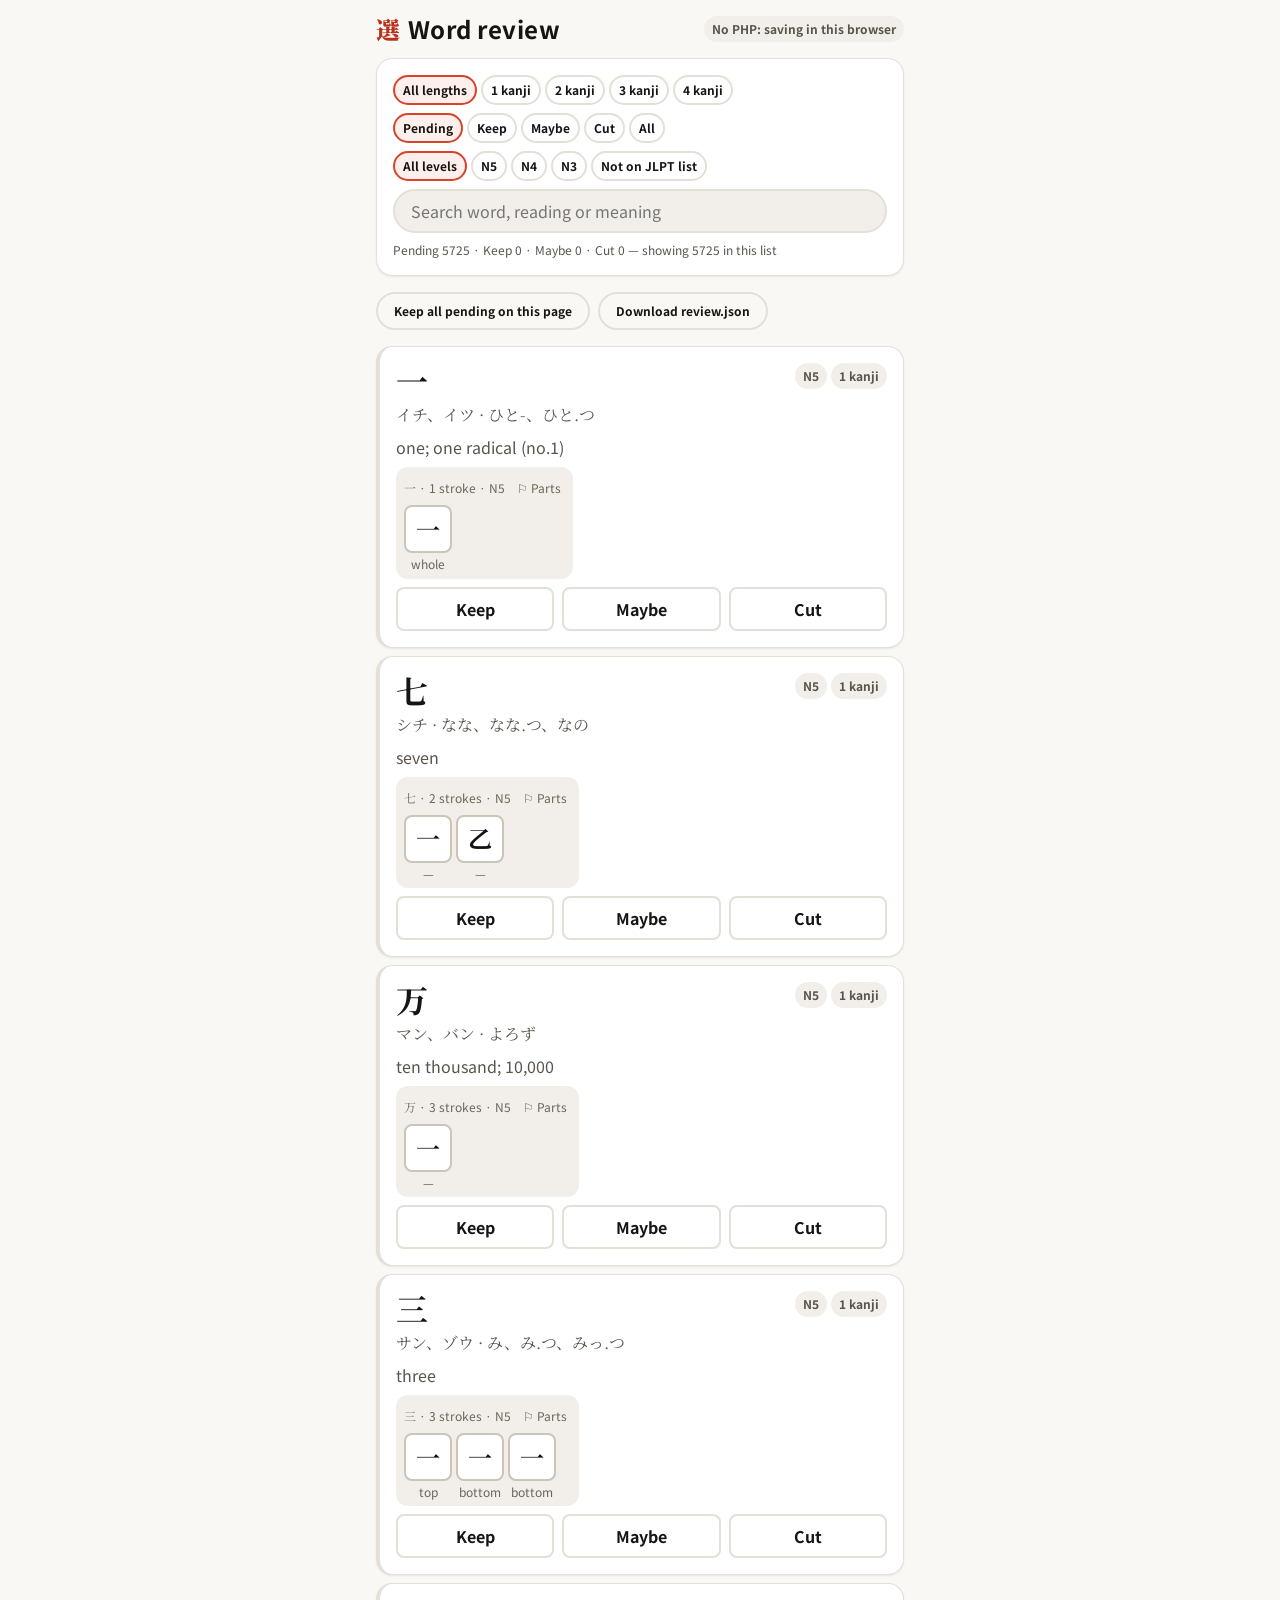
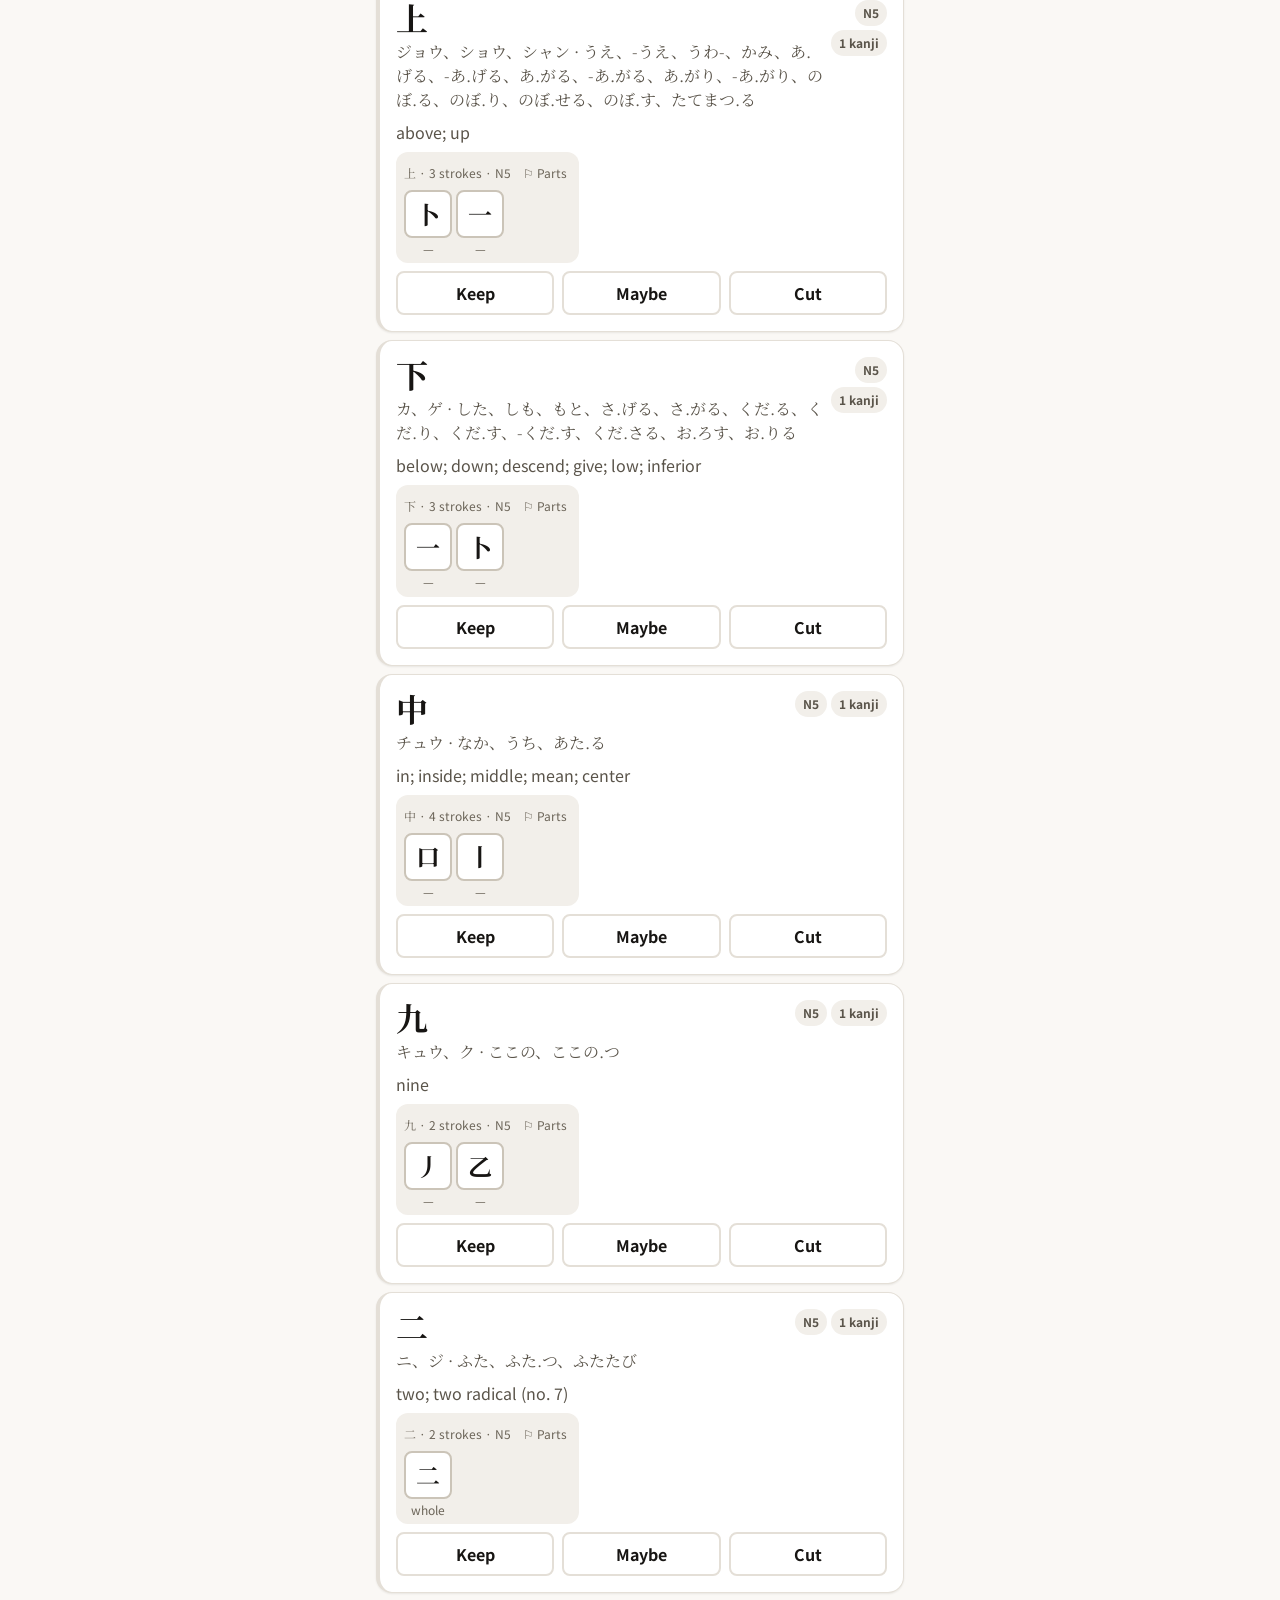
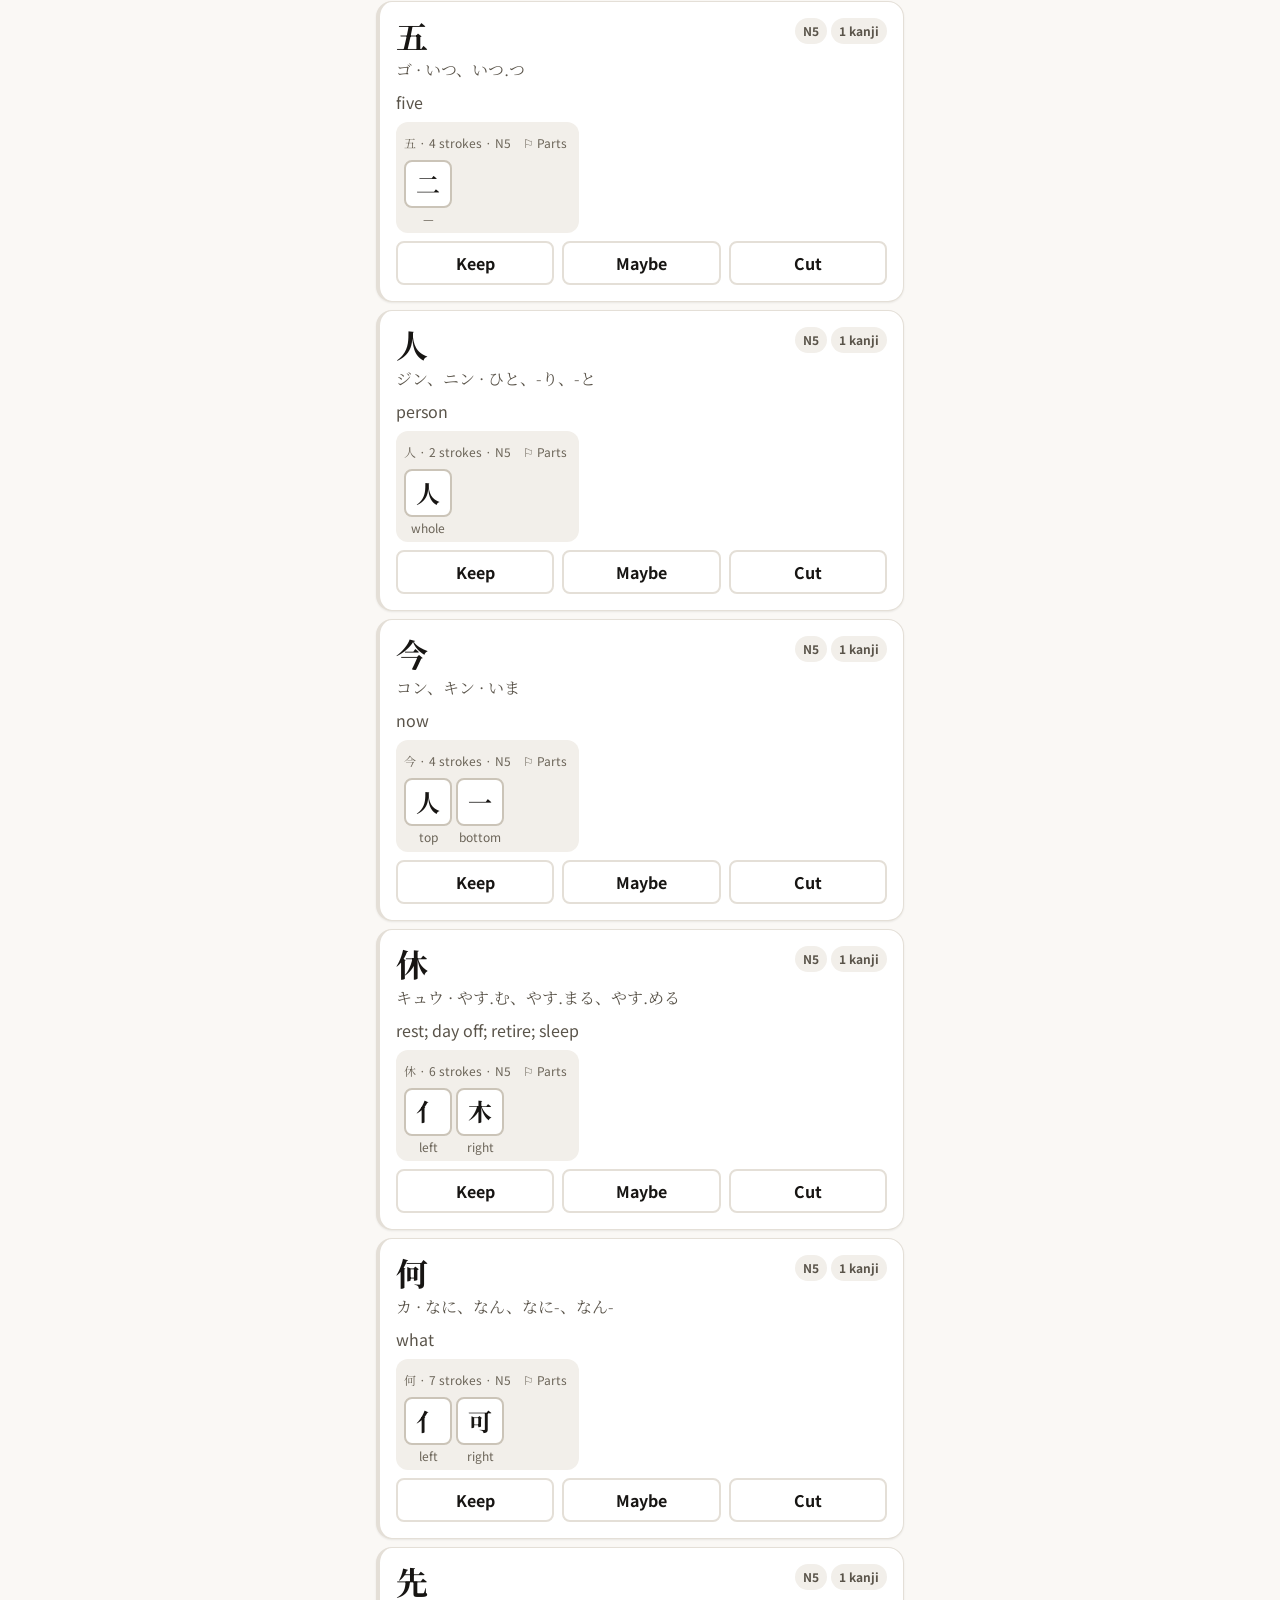
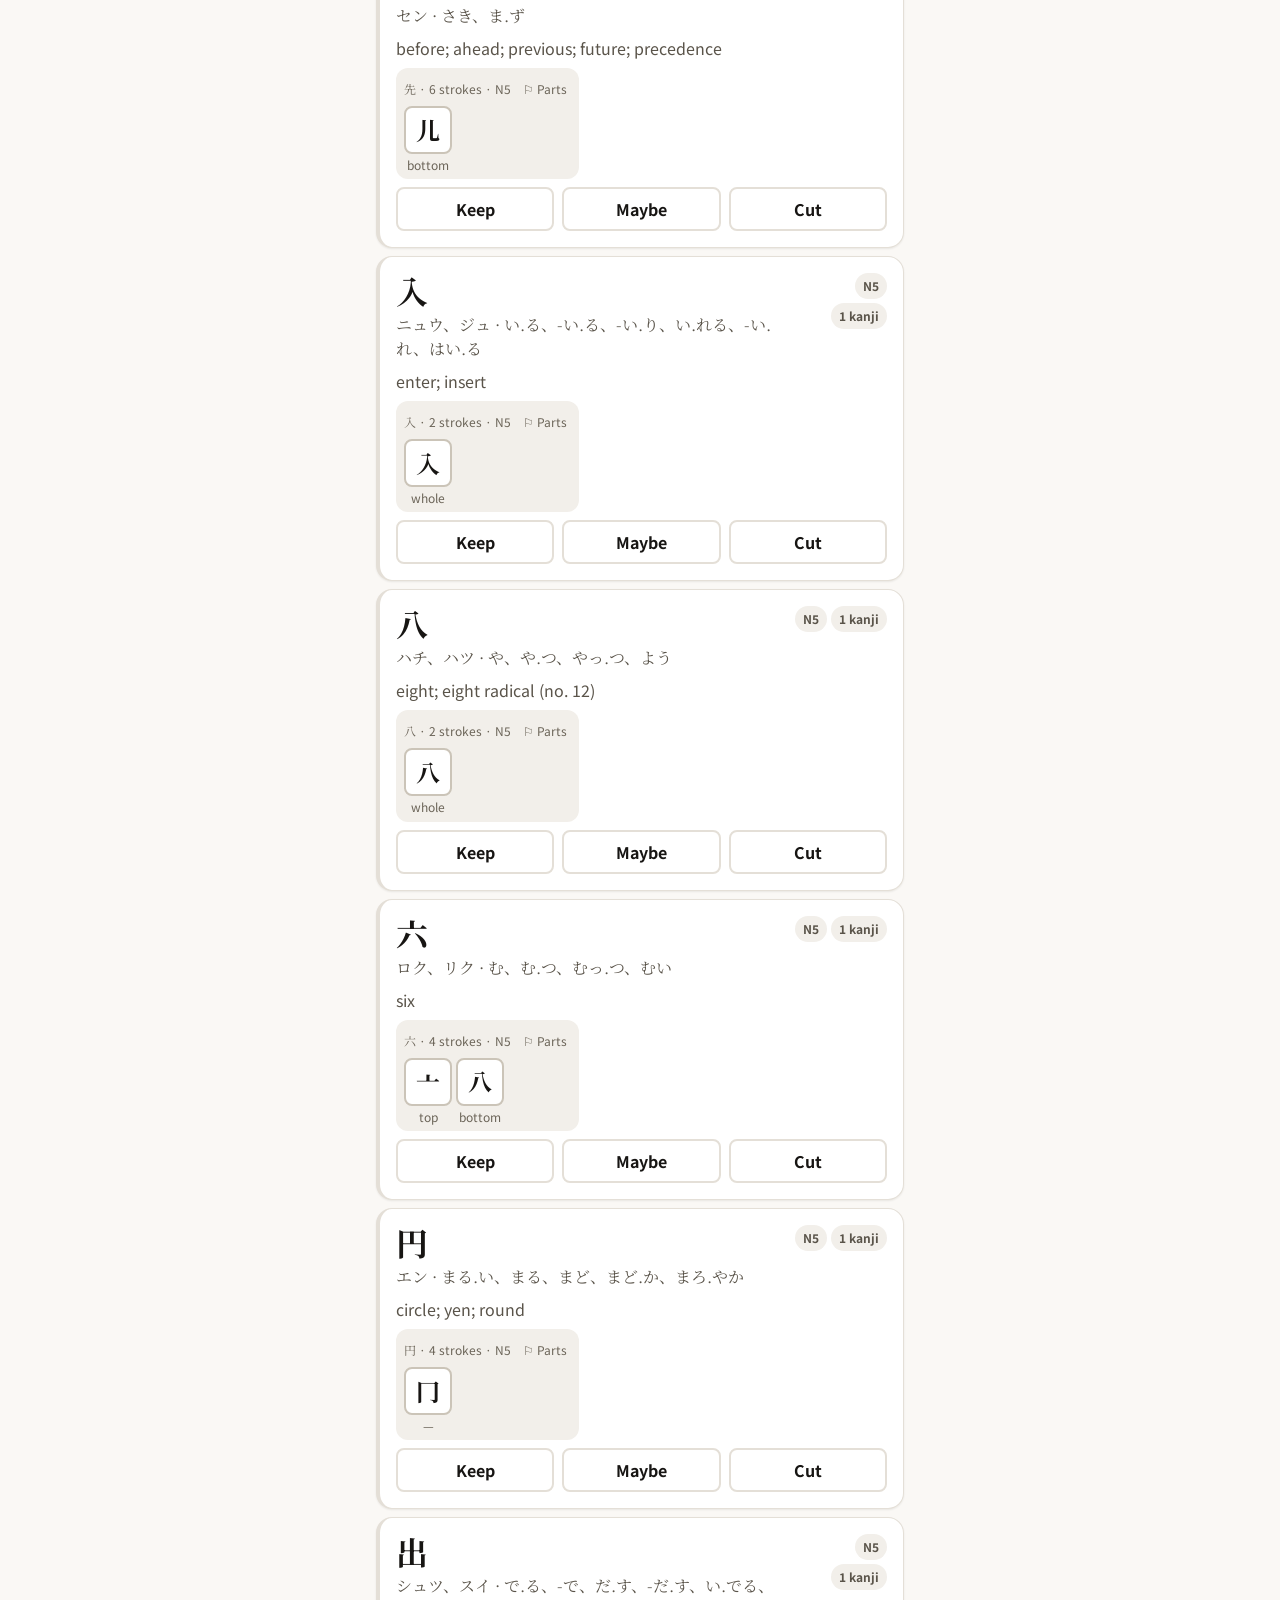
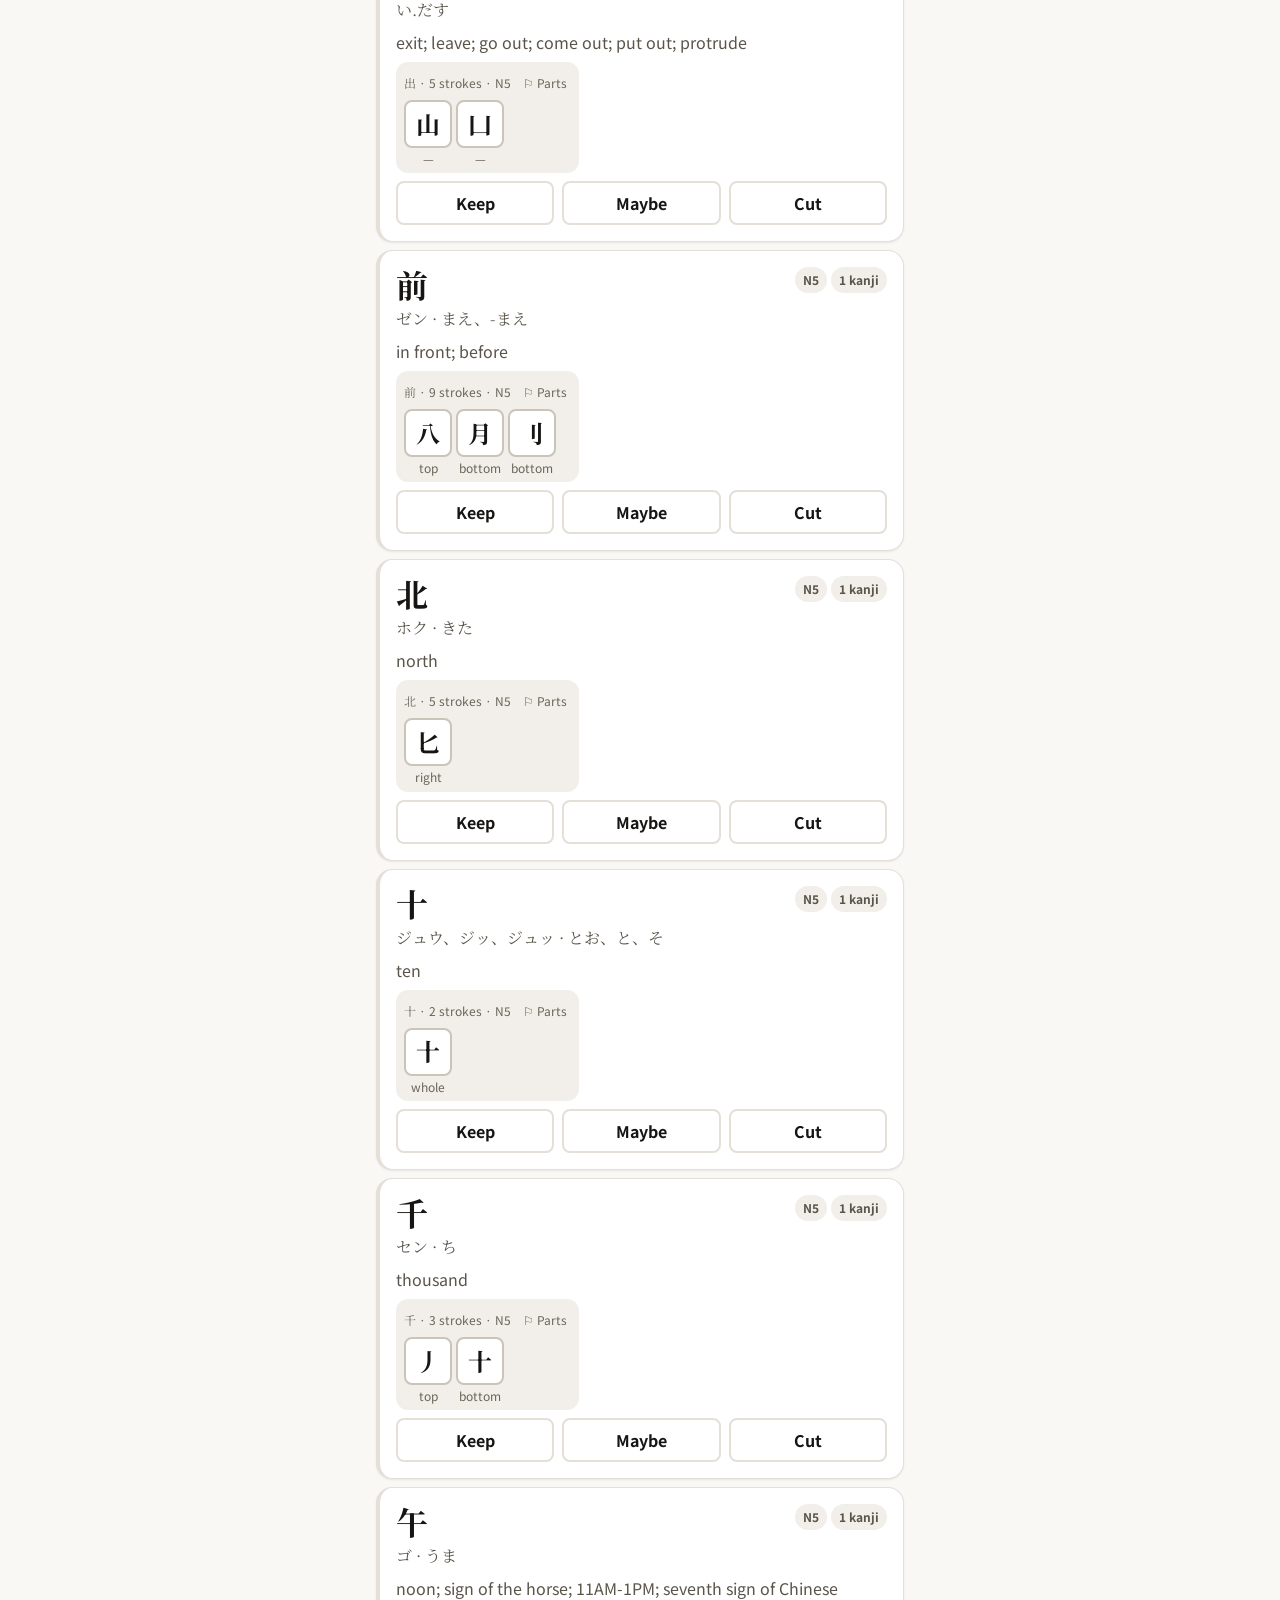
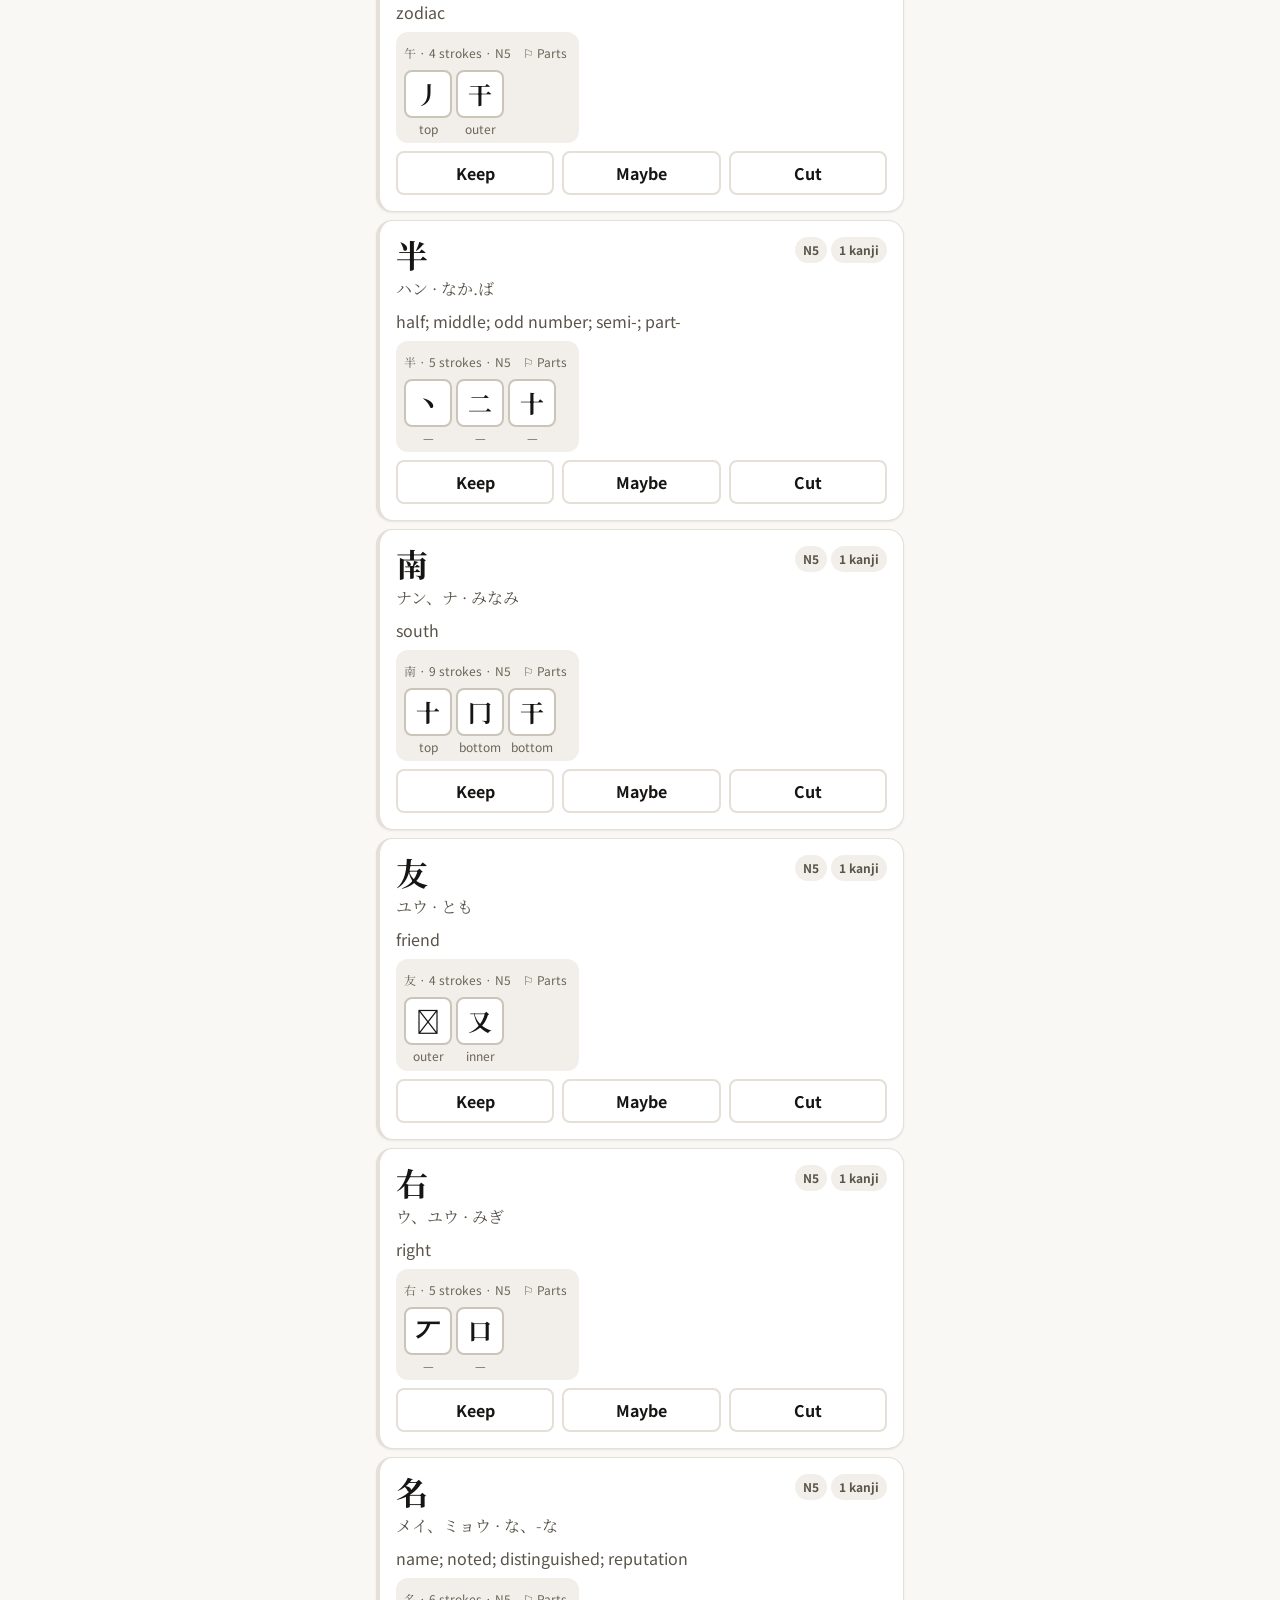
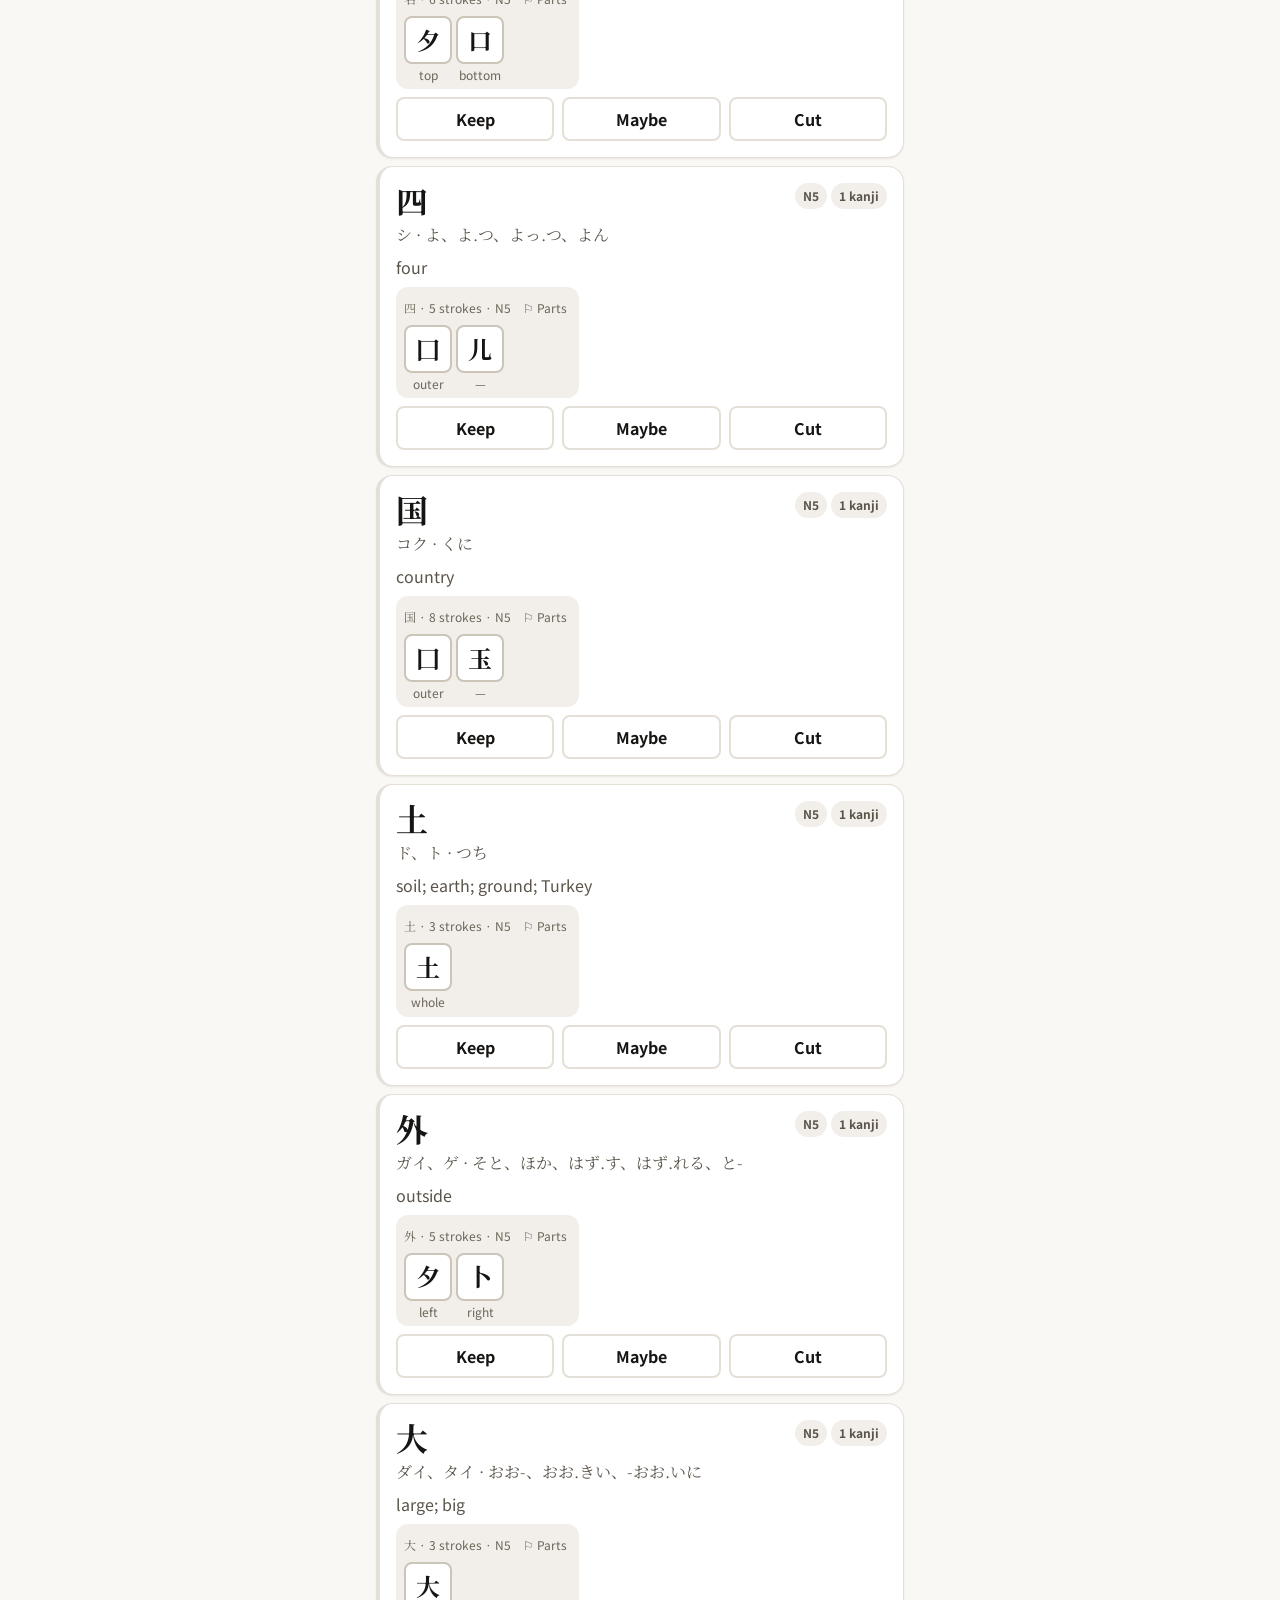
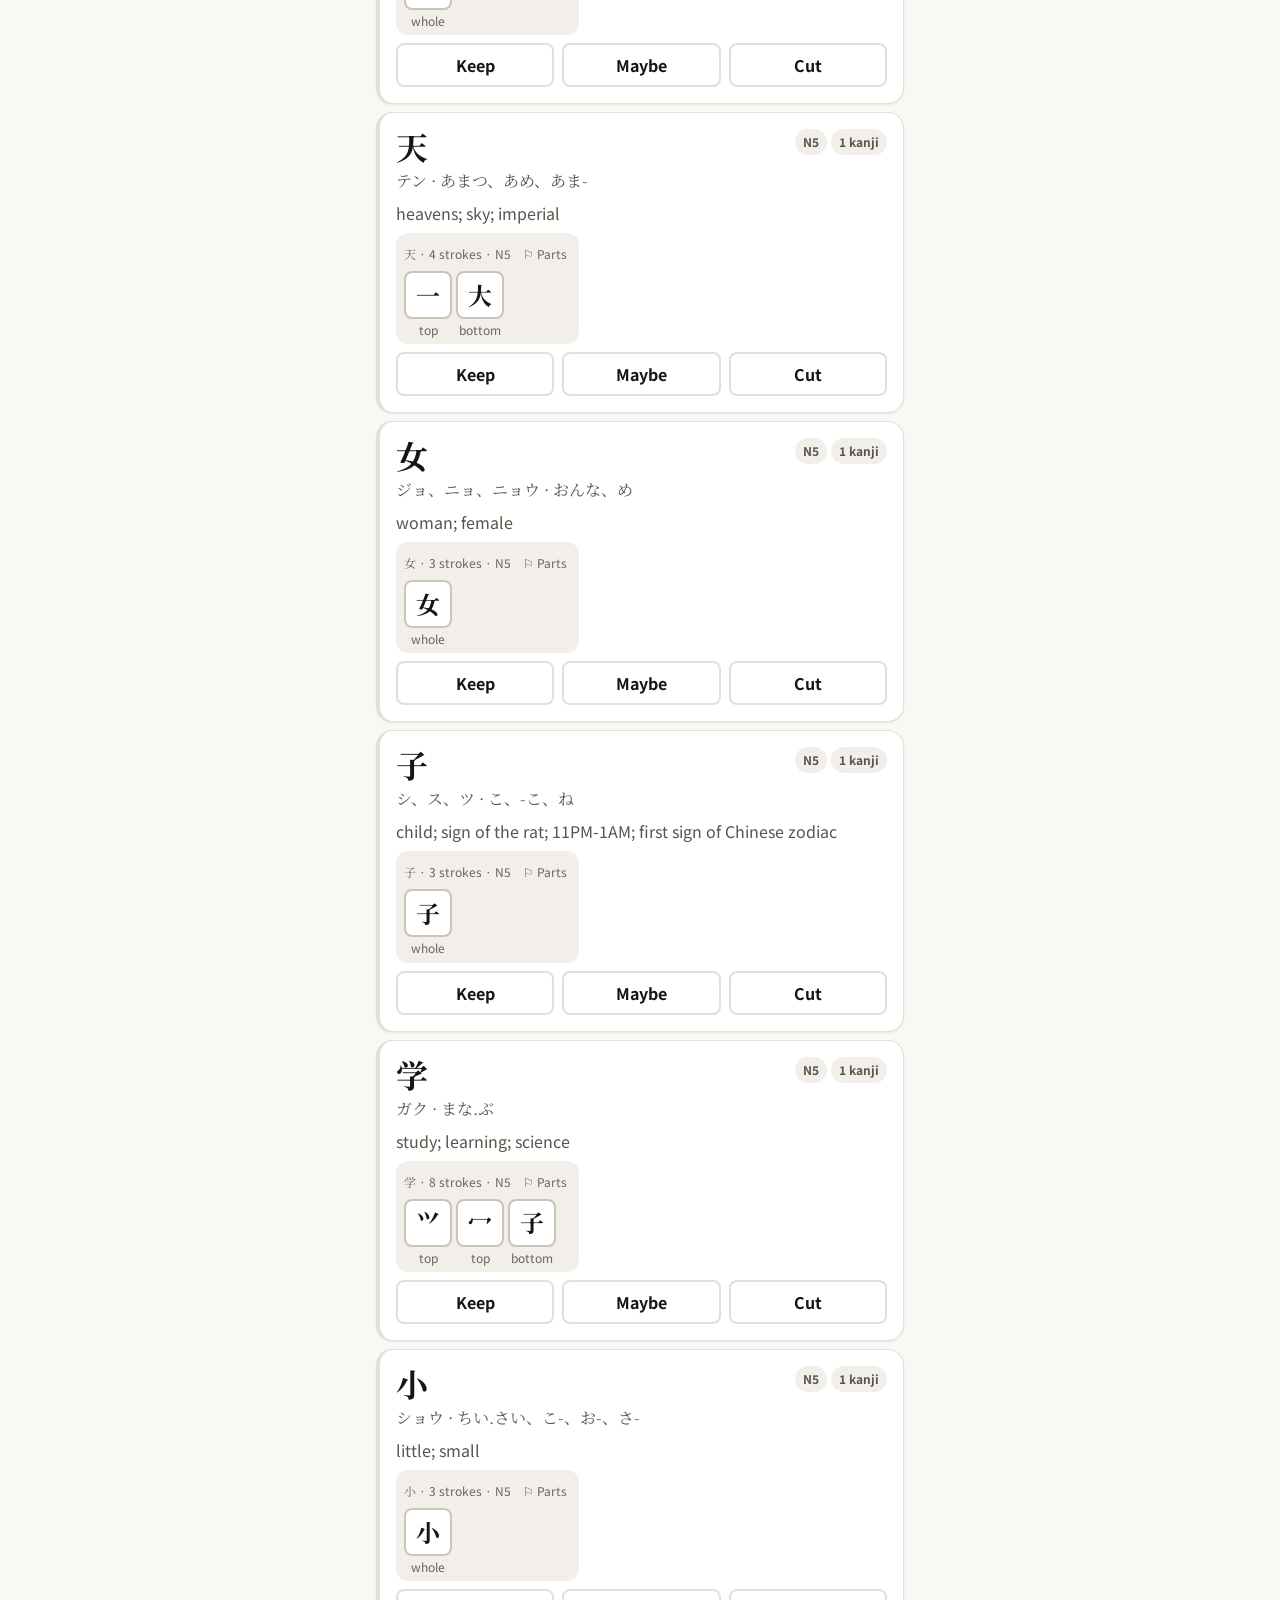
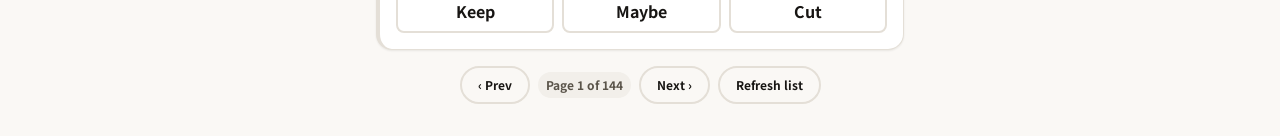
==== review/index.html @ 4bf08c4b "Add the word data pipeline and the word review page - tools/build_data.py builds data/candidates.jso" ====
<!DOCTYPE html>
<html lang="en">
<head>
  <meta charset="utf-8">
  <meta name="viewport" content="width=device-width, initial-scale=1, viewport-fit=cover">
  <title>Word review · Kanjiru</title>
  <meta name="robots" content="noindex">
  <link rel="icon" type="image/svg+xml" href="../favicon.svg">
  <script src="../tokens.js"></script>
  <link rel="preconnect" href="https://fonts.googleapis.com">
  <link rel="preconnect" href="https://fonts.gstatic.com" crossorigin>
  <link href="https://fonts.googleapis.com/css2?family=Noto+Sans+JP:wght@400;500;700&family=Noto+Serif+JP:wght@700;900&display=swap" rel="stylesheet">
  <link rel="stylesheet" href="../styles.css">
  <link rel="stylesheet" href="review.css">
</head>
<body>
  <header class="app-header">
    <h1 class="brand">
      <span class="brand-kanji" lang="ja">選</span>
      <span class="brand-name">Word review</span>
    </h1>
    <div class="header-actions">
      <span class="pill" id="save-status">Loading…</span>
    </div>
  </header>

  <main class="app-main review-main">
    <section class="card review-controls" aria-label="Filters">
      <div class="filter-group" id="filter-length" role="group" aria-label="Length"></div>
      <div class="filter-group" id="filter-status" role="group" aria-label="Status"></div>
      <div class="filter-group" id="filter-level" role="group" aria-label="JLPT level"></div>
      <input class="review-search" id="search" type="search" placeholder="Search word, reading or meaning" autocomplete="off">
      <p class="review-counts" id="counts"></p>
    </section>

    <div class="review-bulk">
      <button class="chip" type="button" id="bulk-keep">Keep all pending on this page</button>
      <button class="chip" type="button" id="download">Download review.json</button>
    </div>

    <ol class="review-list" id="list"></ol>

    <nav class="review-pager" id="pager" aria-label="Pages"></nav>
  </main>

  <script type="module" src="review.js"></script>
</body>
</html>
---- styles.css ----
/*
 * Kanjiru — global styles.
 * Every colour, space, size, radius, shadow and timing comes from the
 * tokens in tokens.js. Breakpoints and z-index are written out on purpose.
 */

/* ── Reset ─────────────────────────────────────────────────────────── */

*, *::before, *::after { box-sizing: border-box; }

html, body { margin: 0; padding: 0; }

body {
  min-height: 100vh;
  min-height: 100dvh;
  display: flex;
  flex-direction: column;
  background: var(--color-bg-page);
  color: var(--color-text-primary);
  font-family: var(--font-family-ui);
  font-size: var(--font-size-md);
  line-height: var(--font-lineHeight-normal);
  -webkit-font-smoothing: antialiased;
  -webkit-tap-highlight-color: transparent;
  transition:
    background-color var(--transition-slow) var(--transition-ease),
    color var(--transition-slow) var(--transition-ease);
}

h1, h2, h3, p { margin: 0; }

button {
  font: inherit;
  color: inherit;
  background: none;
  border: 0;
  padding: 0;
  cursor: pointer;
}

button:disabled { cursor: default; }

:focus-visible {
  outline: var(--stroke-thick) solid var(--color-border-focus);
  outline-offset: var(--stroke-thick);
  border-radius: var(--radius-sm);
}

a { color: var(--color-link-default); }
a:hover { color: var(--color-link-hover); }

/* Kanji shown as kanji (tiles, the brand, example words) use the serif.
   Only marked elements: the page itself may be lang="ja" for the Japanese
   interface, which keeps the sans UI font. */
body [lang="ja"], .kanji { font-family: var(--font-family-kanji); }

/* ── Layout ────────────────────────────────────────────────────────── */

.app-header,
.app-main,
.app-footer {
  width: 100%;
  max-width: var(--layout-container);
  margin: 0 auto;
  padding-left: var(--spacing-md);
  padding-right: var(--spacing-md);
}

.app-header {
  display: flex;
  align-items: center;
  justify-content: space-between;
  gap: var(--spacing-sm);
  padding-top: var(--spacing-md);
  padding-bottom: var(--spacing-md);
}

.brand {
  display: flex;
  align-items: baseline;
  gap: var(--spacing-sm);
  font-size: var(--font-size-xl);
  font-weight: var(--font-weight-bold);
  line-height: var(--font-lineHeight-tight);
}

.brand-kanji {
  color: var(--color-text-accent);
  font-weight: var(--font-weight-black);
}

.brand-name { letter-spacing: var(--font-tracking-wide); }

.header-actions {
  display: flex;
  align-items: center;
  gap: var(--spacing-xs);
}

/* On phones there's room for one name only: the one in the page's language. */
@media (max-width: 419px) {
  html[lang="en"] .brand-kanji,
  html:not([lang="en"]) .brand-name { display: none; }
}

.app-main {
  flex: 1;
  display: flex;
  flex-direction: column;
  gap: var(--spacing-xl);
  padding-bottom: var(--spacing-xl);
}

.app-footer {
  display: flex;
  justify-content: center;
  padding-top: var(--spacing-lg);
  padding-bottom: var(--spacing-lg);
}

/* ── Buttons and pills ─────────────────────────────────────────────── */

.icon-btn {
  display: inline-flex;
  align-items: center;
  justify-content: center;
  width: var(--spacing-2xl);
  height: var(--spacing-2xl);
  border-radius: var(--radius-full);
  color: var(--color-text-secondary);
  transition: background-color var(--transition-fast) var(--transition-ease);
}

.icon-btn:hover { background: var(--color-interactive-hover); }
.icon-btn:active { background: var(--color-interactive-active); }
.icon-btn:disabled { opacity: var(--opacity-disabled); }
.icon-btn svg { width: var(--spacing-lg); height: var(--spacing-lg); }

/* Language toggle: text instead of an icon, in the target language's script. */
.icon-btn.lang-btn {
  font-family: var(--font-family-ui);
  font-size: var(--font-size-md);
  font-weight: var(--font-weight-bold);
}

.pill {
  display: inline-flex;
  align-items: center;
  gap: var(--spacing-xs);
  padding: var(--spacing-xs) var(--spacing-sm);
  border-radius: var(--radius-full);
  background: var(--color-bg-sunken);
  color: var(--color-text-secondary);
  font-size: var(--font-size-xs);
  font-weight: var(--font-weight-bold);
  white-space: nowrap;
}

/* ── Sections ──────────────────────────────────────────────────────── */

.section {
  display: flex;
  flex-direction: column;
  gap: var(--spacing-md);
}

.section-title {
  display: flex;
  align-items: baseline;
  justify-content: space-between;
  gap: var(--spacing-sm);
  font-size: var(--font-size-xs);
  font-weight: var(--font-weight-bold);
  letter-spacing: var(--font-tracking-caps);
  text-transform: uppercase;
  color: var(--color-text-muted);
}

.section-note {
  font-size: var(--font-size-xs);
  color: var(--color-text-muted);
  text-transform: none;
  letter-spacing: var(--font-tracking-none);
  font-weight: var(--font-weight-regular);
}

.card {
  background: var(--color-bg-surface);
  border: var(--stroke-thin) solid var(--color-border-subtle);
  border-radius: var(--radius-xl);
  box-shadow: var(--shadow-sm);
}

/* ── Hero: how a game reads ────────────────────────────────────────── */

.hero {
  display: flex;
  flex-direction: column;
  gap: var(--spacing-lg);
  padding: var(--spacing-lg);
}

.tagline {
  font-size: var(--font-size-lg);
  line-height: var(--font-lineHeight-snug);
}

.tagline small {
  display: block;
  margin-top: var(--spacing-xs);
  font-size: var(--font-size-md);
  color: var(--color-text-secondary);
}

.demo {
  display: flex;
  flex-direction: column;
  gap: var(--spacing-sm);
}

.demo-row {
  display: flex;
  align-items: center;
  gap: var(--spacing-sm);
}

.demo-guess {
  width: var(--layout-guessCol);
  font-size: var(--font-size-2xl);
  line-height: var(--font-lineHeight-tight);
  text-align: center;
}

.demo-legend {
  display: flex;
  flex-wrap: wrap;
  gap: var(--spacing-sm) var(--spacing-md);
  font-size: var(--font-size-xs);
  color: var(--color-text-secondary);
}

.legend-dot {
  display: inline-block;
  width: var(--spacing-sm);
  height: var(--spacing-sm);
  margin-right: var(--spacing-xs);
  border-radius: var(--radius-full);
  vertical-align: middle;
}

/* ── Tiles ─────────────────────────────────────────────────────────── */

.tile {
  display: inline-flex;
  align-items: center;
  justify-content: center;
  width: var(--layout-tile);
  height: var(--layout-tile);
  border-radius: var(--radius-md);
  border: var(--stroke-thick) solid var(--color-tile-border);
  background: var(--color-tile-bg);
  color: var(--color-tile-text);
  font-family: var(--font-family-kanji);
  font-size: var(--font-size-xl);
  font-weight: var(--font-weight-bold);
  line-height: var(--font-lineHeight-tight);
}

.tile.is-hit,
.tile.is-near,
.tile.is-miss {
  border-color: transparent;
  color: var(--color-feedback-text);
}

.tile.is-hit  { background: var(--color-feedback-hit); }
.tile.is-near { background: var(--color-feedback-near); }
.tile.is-miss { background: var(--color-feedback-miss); }

.is-hit-bg  { background: var(--color-feedback-hit); }
.is-near-bg { background: var(--color-feedback-near); }
.is-miss-bg { background: var(--color-feedback-miss); }

/* ── Modes ─────────────────────────────────────────────────────────── */

.mode-grid {
  display: grid;
  grid-template-columns: repeat(auto-fill, minmax(var(--layout-cardMin), 1fr));
  gap: var(--spacing-sm);
}

.mode-card {
  display: flex;
  flex-direction: column;
  align-items: flex-start;
  gap: var(--spacing-xs);
  padding: var(--spacing-md);
  text-align: left;
}

.mode-card:disabled { opacity: var(--opacity-soft); }

.mode-kanji {
  font-size: var(--font-size-2xl);
  line-height: var(--font-lineHeight-tight);
  color: var(--color-text-accent);
}

.mode-name { font-weight: var(--font-weight-bold); }

.mode-meta {
  font-size: var(--font-size-xs);
  color: var(--color-text-muted);
}

/* ── Looks (skins) ─────────────────────────────────────────────────── */

.look-slot {
  display: flex;
  flex-direction: column;
  gap: var(--spacing-sm);
}

.look-slot-name {
  font-size: var(--font-size-xs);
  font-weight: var(--font-weight-bold);
  color: var(--color-text-secondary);
}

.swatch-row {
  display: flex;
  gap: var(--spacing-sm);
  overflow-x: auto;
  padding: var(--spacing-xs);
  margin: calc(var(--spacing-xs) * -1);
  scrollbar-width: none;
}

.swatch-row::-webkit-scrollbar { display: none; }

.swatch {
  position: relative;
  flex: 0 0 auto;
  display: flex;
  flex-direction: column;
  gap: var(--spacing-sm);
  width: var(--layout-swatch);
  padding: var(--spacing-sm);
  border-radius: var(--radius-lg);
  border: var(--stroke-thick) solid var(--color-border-subtle);
  text-align: left;
  transition: border-color var(--transition-fast) var(--transition-ease);
}

.swatch:hover { border-color: var(--color-border-default); }

.swatch[aria-pressed="true"] { border-color: var(--color-border-focus); }

.swatch.is-locked .swatch-preview { opacity: var(--opacity-soft); }

.swatch-preview {
  display: flex;
  gap: var(--spacing-xs);
  padding: var(--spacing-sm);
  border-radius: var(--radius-md);
}

.swatch-dot {
  width: var(--spacing-md);
  height: var(--spacing-md);
  border-radius: var(--radius-sm);
}

.swatch-name {
  font-size: var(--font-size-xs);
  font-weight: var(--font-weight-bold);
  line-height: var(--font-lineHeight-snug);
}

.swatch-lock {
  font-size: var(--font-size-xs);
  color: var(--color-text-muted);
  line-height: var(--font-lineHeight-snug);
}

.chip-row {
  display: flex;
  flex-wrap: wrap;
  gap: var(--spacing-sm);
}

.chip {
  display: inline-flex;
  align-items: center;
  gap: var(--spacing-xs);
  padding: var(--spacing-sm) var(--spacing-md);
  border-radius: var(--radius-full);
  border: var(--stroke-thick) solid var(--color-border-subtle);
  font-size: var(--font-size-xs);
  font-weight: var(--font-weight-bold);
  transition: border-color var(--transition-fast) var(--transition-ease);
}

.chip:hover { border-color: var(--color-border-default); }
.chip[aria-pressed="true"] {
  border-color: var(--color-border-focus);
  background: var(--color-interactive-selected);
}
.chip.is-locked { color: var(--color-text-muted); }

/* ── Hints and powers ──────────────────────────────────────────────── */

.power-list {
  display: grid;
  grid-template-columns: repeat(auto-fill, minmax(var(--layout-powerMin), 1fr));
  gap: var(--spacing-sm);
}

.power {
  display: flex;
  align-items: flex-start;
  gap: var(--spacing-sm);
  padding: var(--spacing-sm) var(--spacing-md);
}

.power-icon {
  flex: 0 0 auto;
  width: var(--spacing-lg);
  font-size: var(--font-size-lg);
  line-height: var(--font-lineHeight-snug);
  text-align: center;
}

.power-body { flex: 1; min-width: 0; }

.power-name {
  display: flex;
  justify-content: space-between;
  gap: var(--spacing-sm);
  font-weight: var(--font-weight-bold);
  font-size: var(--font-size-md);
}

.power-cost {
  color: var(--color-text-accent);
  font-size: var(--font-size-xs);
  white-space: nowrap;
}

.power-desc {
  font-size: var(--font-size-xs);
  color: var(--color-text-secondary);
}

.power-when {
  font-size: var(--font-size-xs);
  color: var(--color-text-muted);
}

/* ── Back-to-apps mark ─────────────────────────────────────────────── */

.rw-back-link {
  display: inline-flex;
  align-items: center;
  justify-content: center;
}

.rw-back-logo {
  width: var(--spacing-lg);
  height: var(--spacing-lg);
  opacity: var(--opacity-faint);
  transition: opacity var(--transition-base) var(--transition-ease);
}

@media (hover: hover) {
  .rw-back-logo:hover {
    opacity: var(--opacity-soft);
    animation: rw-brush var(--transition-long) var(--transition-ink);
  }
}

/* The mark is redrawn left to right, the way a brush lays down a stroke:
   a clip-path wipe with no movement, slow at the start and quick at the end. */
@keyframes rw-brush {
  0%   { clip-path: inset(0 100% 0 0); }
  100% { clip-path: inset(0 0 0 0); }
}

/* ── Reduced motion ────────────────────────────────────────────────── */

@media (prefers-reduced-motion: reduce) {
  *, *::before, *::after {
    animation-duration: 0.01ms !important;
    animation-iteration-count: 1 !important;
    transition-duration: 0.01ms !important;
  }
  .rw-back-logo:hover { animation: none; }
}
---- review/review.css ----
/* Word review page (dev only). Builds on ../styles.css; tokens only. */

.review-main { gap: var(--spacing-md); }

.review-controls {
  display: flex;
  flex-direction: column;
  gap: var(--spacing-sm);
  padding: var(--spacing-md);
}

.filter-group {
  display: flex;
  flex-wrap: wrap;
  gap: var(--spacing-xs);
}

.filter-group .chip { padding: var(--spacing-xs) var(--spacing-sm); }

.review-search {
  width: 100%;
  padding: var(--spacing-sm) var(--spacing-md);
  border-radius: var(--radius-full);
  border: var(--stroke-thick) solid var(--color-border-subtle);
  background: var(--color-bg-sunken);
  color: var(--color-text-primary);
  font: inherit;
}

.review-search:focus { border-color: var(--color-border-focus); outline: none; }

.review-counts {
  font-size: var(--font-size-xs);
  color: var(--color-text-secondary);
}

.review-bulk {
  display: flex;
  flex-wrap: wrap;
  gap: var(--spacing-sm);
}

.review-list {
  list-style: none;
  margin: 0;
  padding: 0;
  display: flex;
  flex-direction: column;
  gap: var(--spacing-sm);
}

.word-card {
  display: flex;
  flex-direction: column;
  gap: var(--spacing-sm);
  padding: var(--spacing-md);
  border-left: var(--spacing-xs) solid var(--color-border-subtle);
}

.word-card.is-keep  { border-left-color: var(--color-feedback-hit); }
.word-card.is-maybe { border-left-color: var(--color-feedback-near); }
.word-card.is-cut   { border-left-color: var(--color-feedback-miss); opacity: var(--opacity-soft); }

.word-head {
  display: flex;
  align-items: flex-start;
  justify-content: space-between;
  gap: var(--spacing-sm);
}

.word-text {
  font-family: var(--font-family-kanji);
  font-size: var(--font-size-2xl);
  font-weight: var(--font-weight-bold);
  line-height: var(--font-lineHeight-tight);
}

.word-reading {
  display: block;
  margin-top: var(--spacing-xs);
  font-size: var(--font-size-md);
  color: var(--color-text-secondary);
}

.word-badges {
  display: flex;
  flex-wrap: wrap;
  justify-content: flex-end;
  gap: var(--spacing-xs);
}

.word-meaning { color: var(--color-text-secondary); }

.word-parts {
  display: flex;
  flex-wrap: wrap;
  gap: var(--spacing-md);
}

.kanji-parts {
  display: flex;
  flex-direction: column;
  gap: var(--spacing-xs);
  padding: var(--spacing-sm);
  border-radius: var(--radius-lg);
  background: var(--color-bg-sunken);
}

.kanji-parts.is-flagged { outline: var(--stroke-thick) solid var(--color-status-danger); }

.kanji-parts-head {
  display: flex;
  align-items: center;
  justify-content: space-between;
  gap: var(--spacing-sm);
  font-size: var(--font-size-xs);
  color: var(--color-text-muted);
}

.kanji-parts-row {
  display: flex;
  gap: var(--spacing-xs);
}

.part {
  display: flex;
  flex-direction: column;
  align-items: center;
  gap: var(--spacing-xs);
}

.part-pos {
  font-size: var(--font-size-xs);
  color: var(--color-text-muted);
  line-height: var(--font-lineHeight-tight);
}

.flag-btn {
  font-size: var(--font-size-xs);
  color: var(--color-text-muted);
  padding: var(--spacing-xs);
  border-radius: var(--radius-sm);
}

.flag-btn[aria-pressed="true"] { color: var(--color-status-danger); font-weight: var(--font-weight-bold); }

.decision-row {
  display: flex;
  gap: var(--spacing-sm);
}

.decision {
  flex: 1;
  padding: var(--spacing-sm);
  border-radius: var(--radius-md);
  border: var(--stroke-thick) solid var(--color-border-subtle);
  font-weight: var(--font-weight-bold);
  font-size: var(--font-size-md);
}

.decision:hover { border-color: var(--color-border-default); }

.decision[data-value="keep"][aria-pressed="true"]  { background: var(--color-feedback-hit);  border-color: transparent; color: var(--color-feedback-text); }
.decision[data-value="maybe"][aria-pressed="true"] { background: var(--color-feedback-near); border-color: transparent; color: var(--color-feedback-text); }
.decision[data-value="cut"][aria-pressed="true"]   { background: var(--color-feedback-miss); border-color: transparent; color: var(--color-feedback-text); }

.review-pager {
  display: flex;
  flex-wrap: wrap;
  align-items: center;
  justify-content: center;
  gap: var(--spacing-sm);
}

.review-empty {
  padding: var(--spacing-xl);
  text-align: center;
  color: var(--color-text-muted);
}
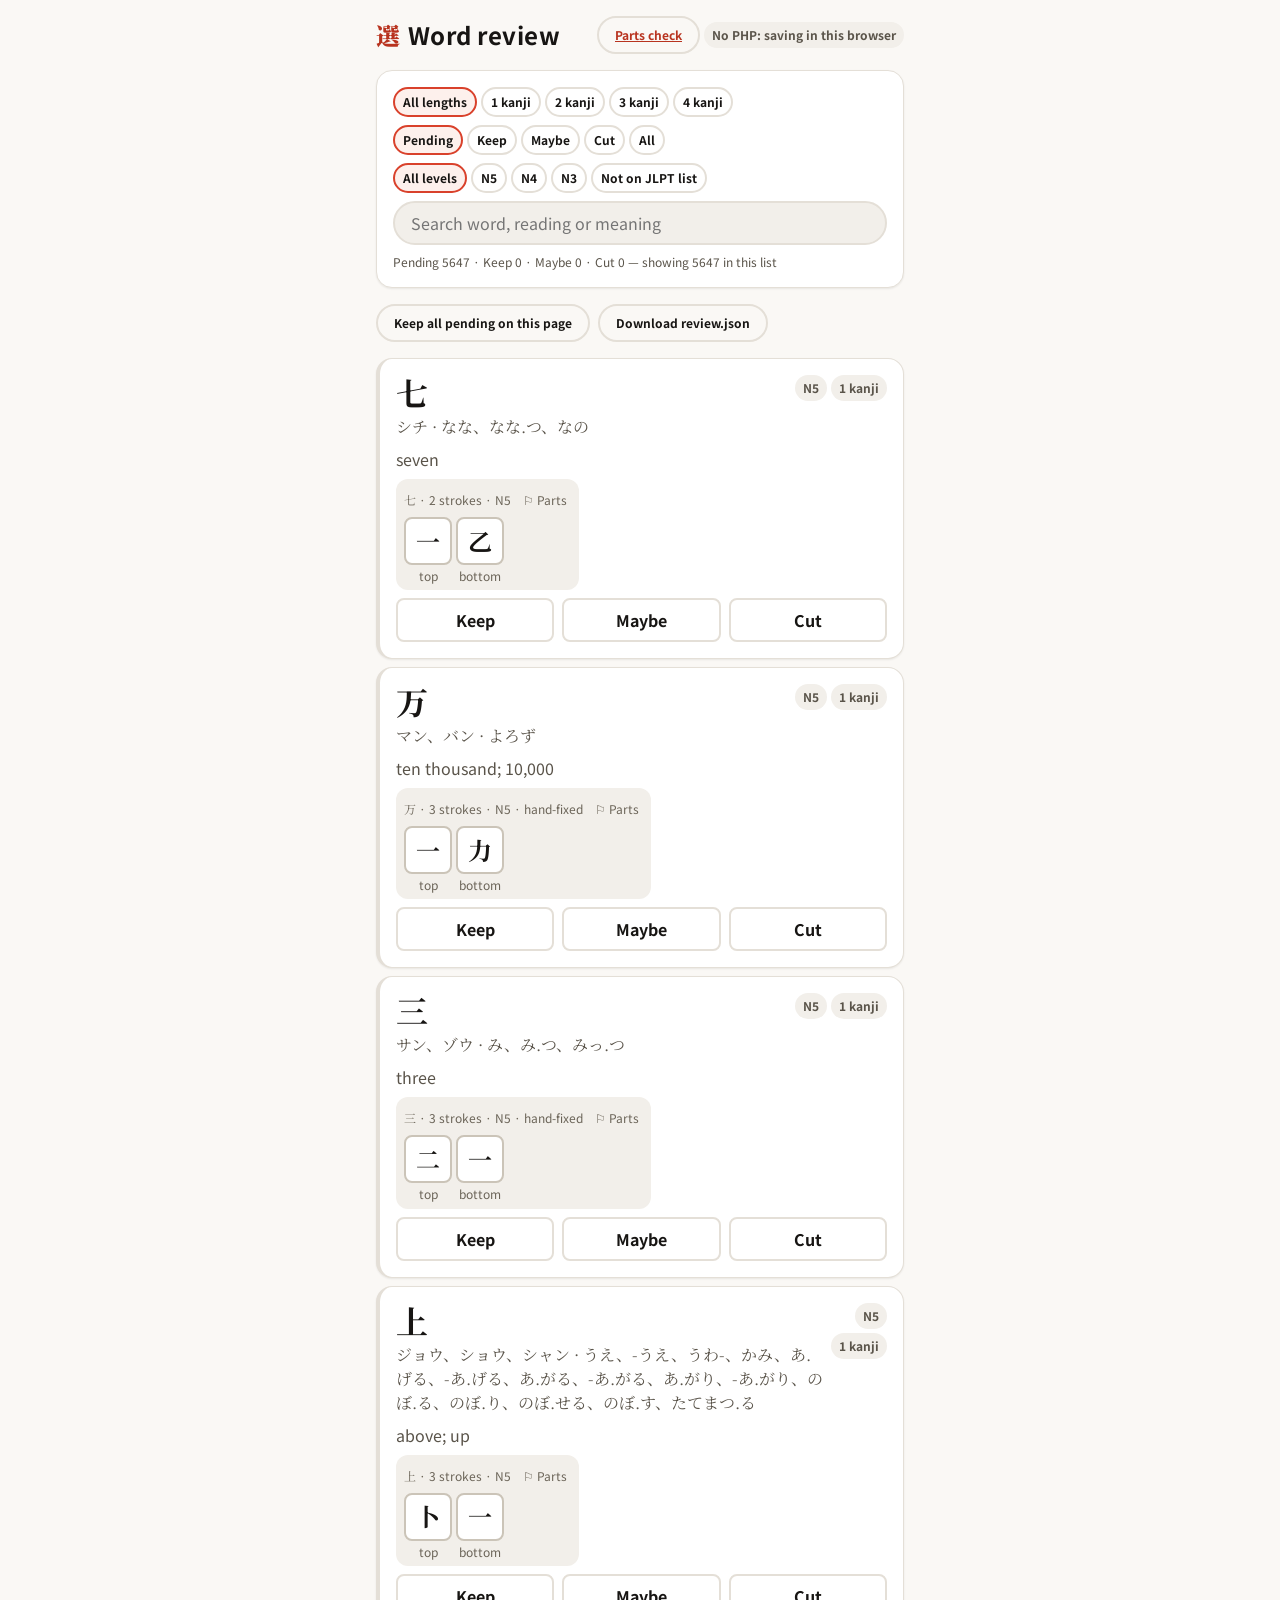
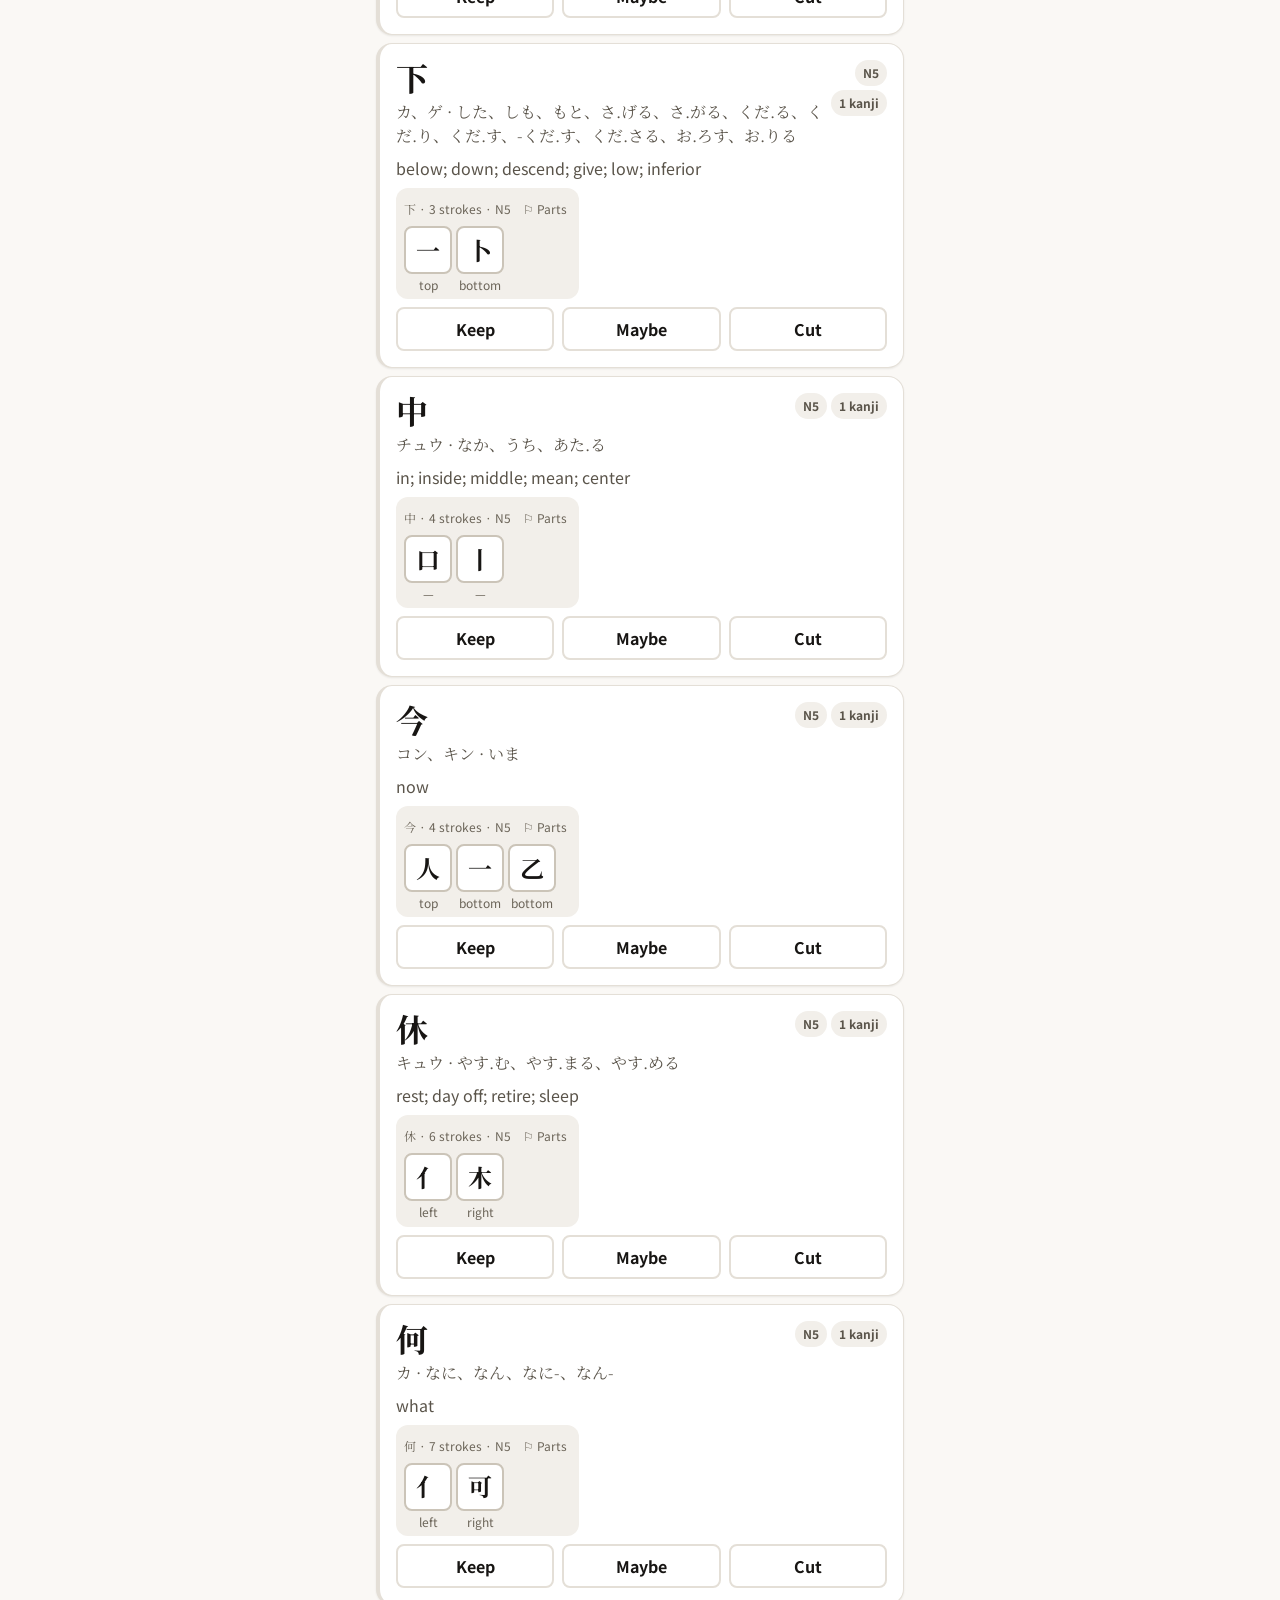
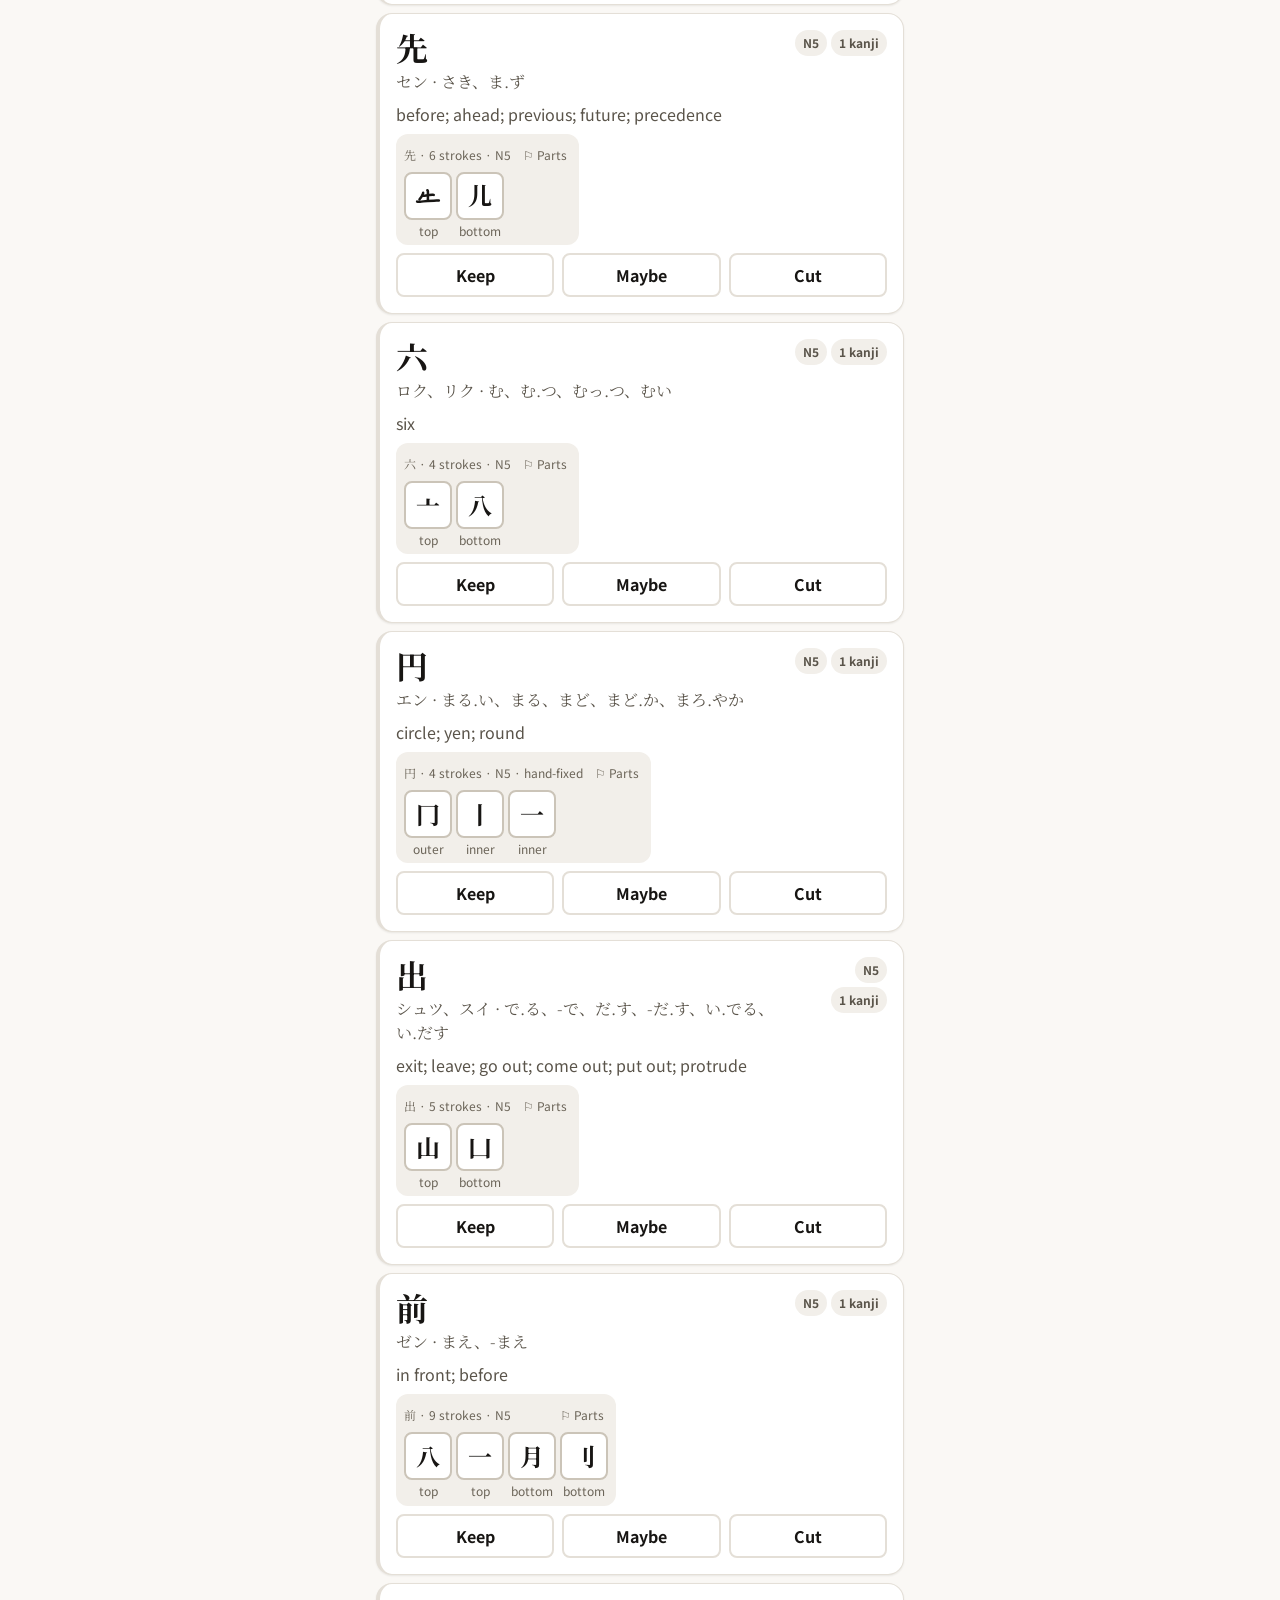
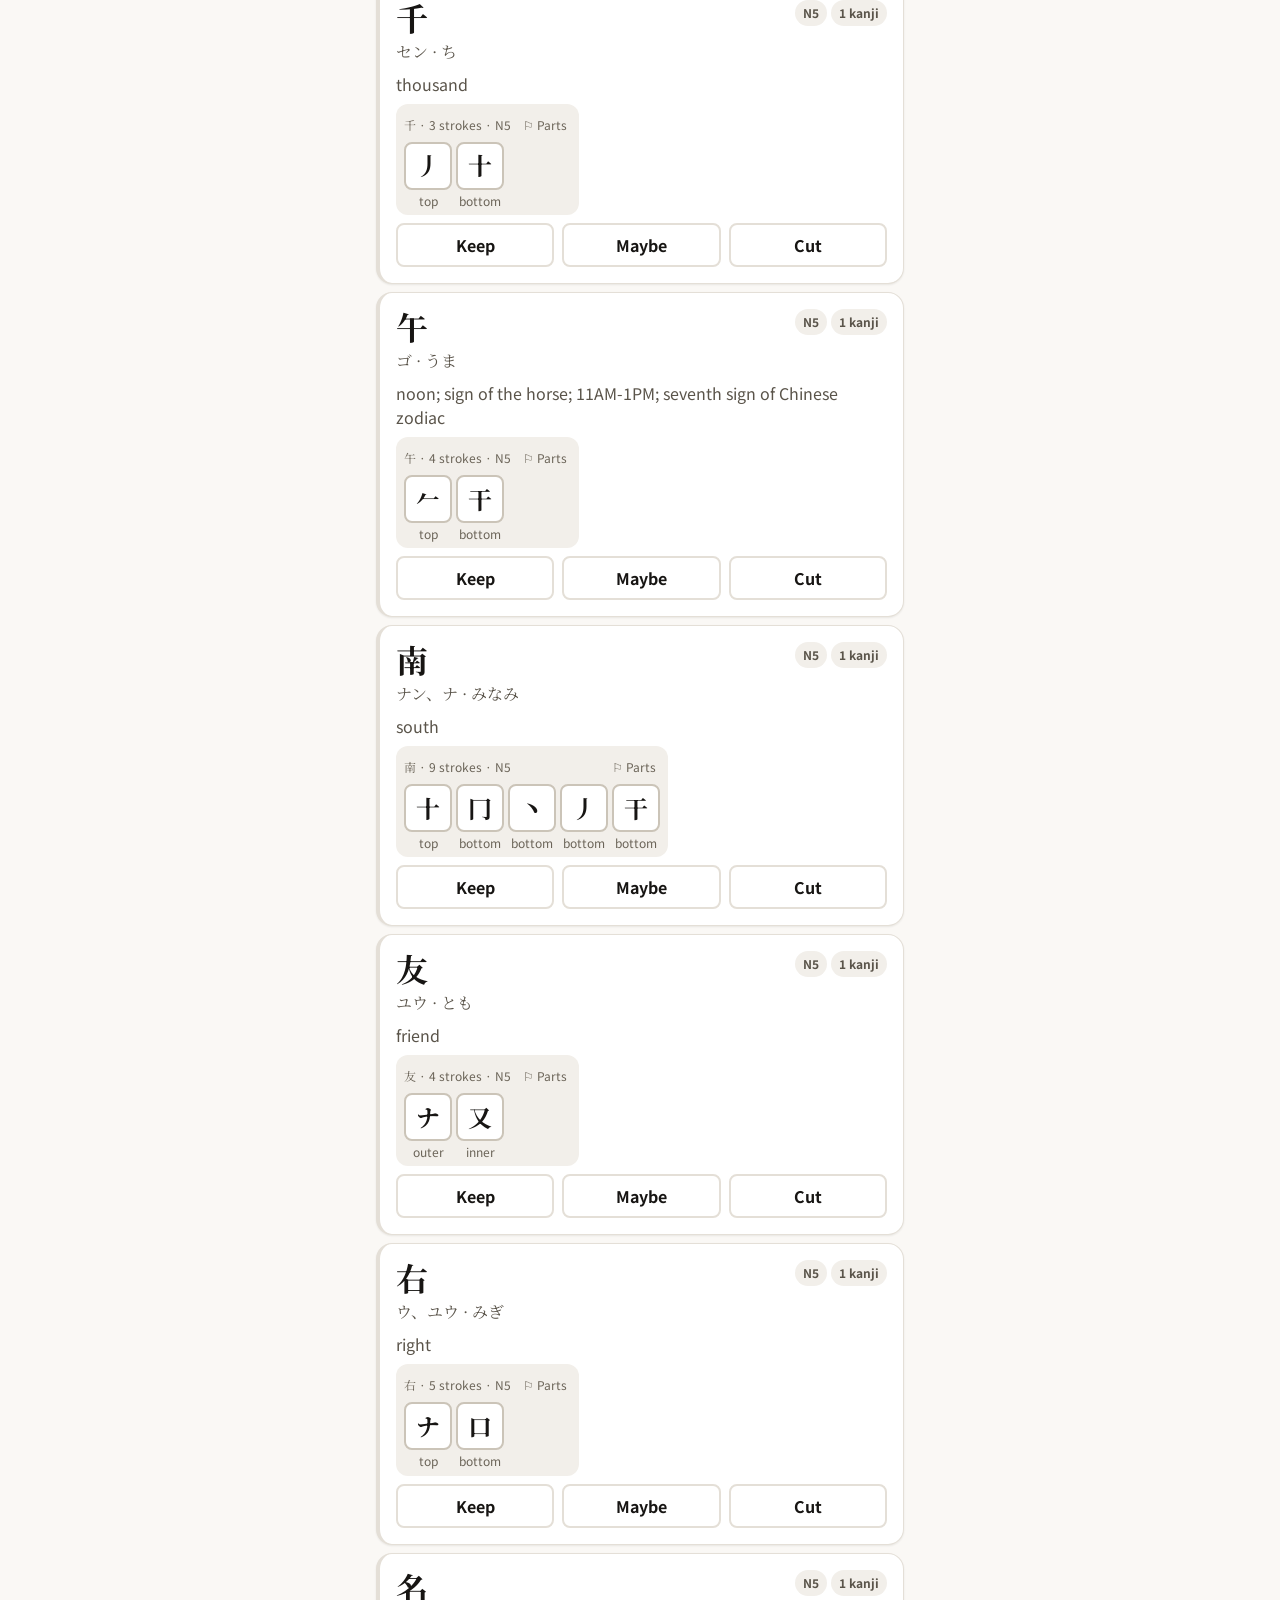
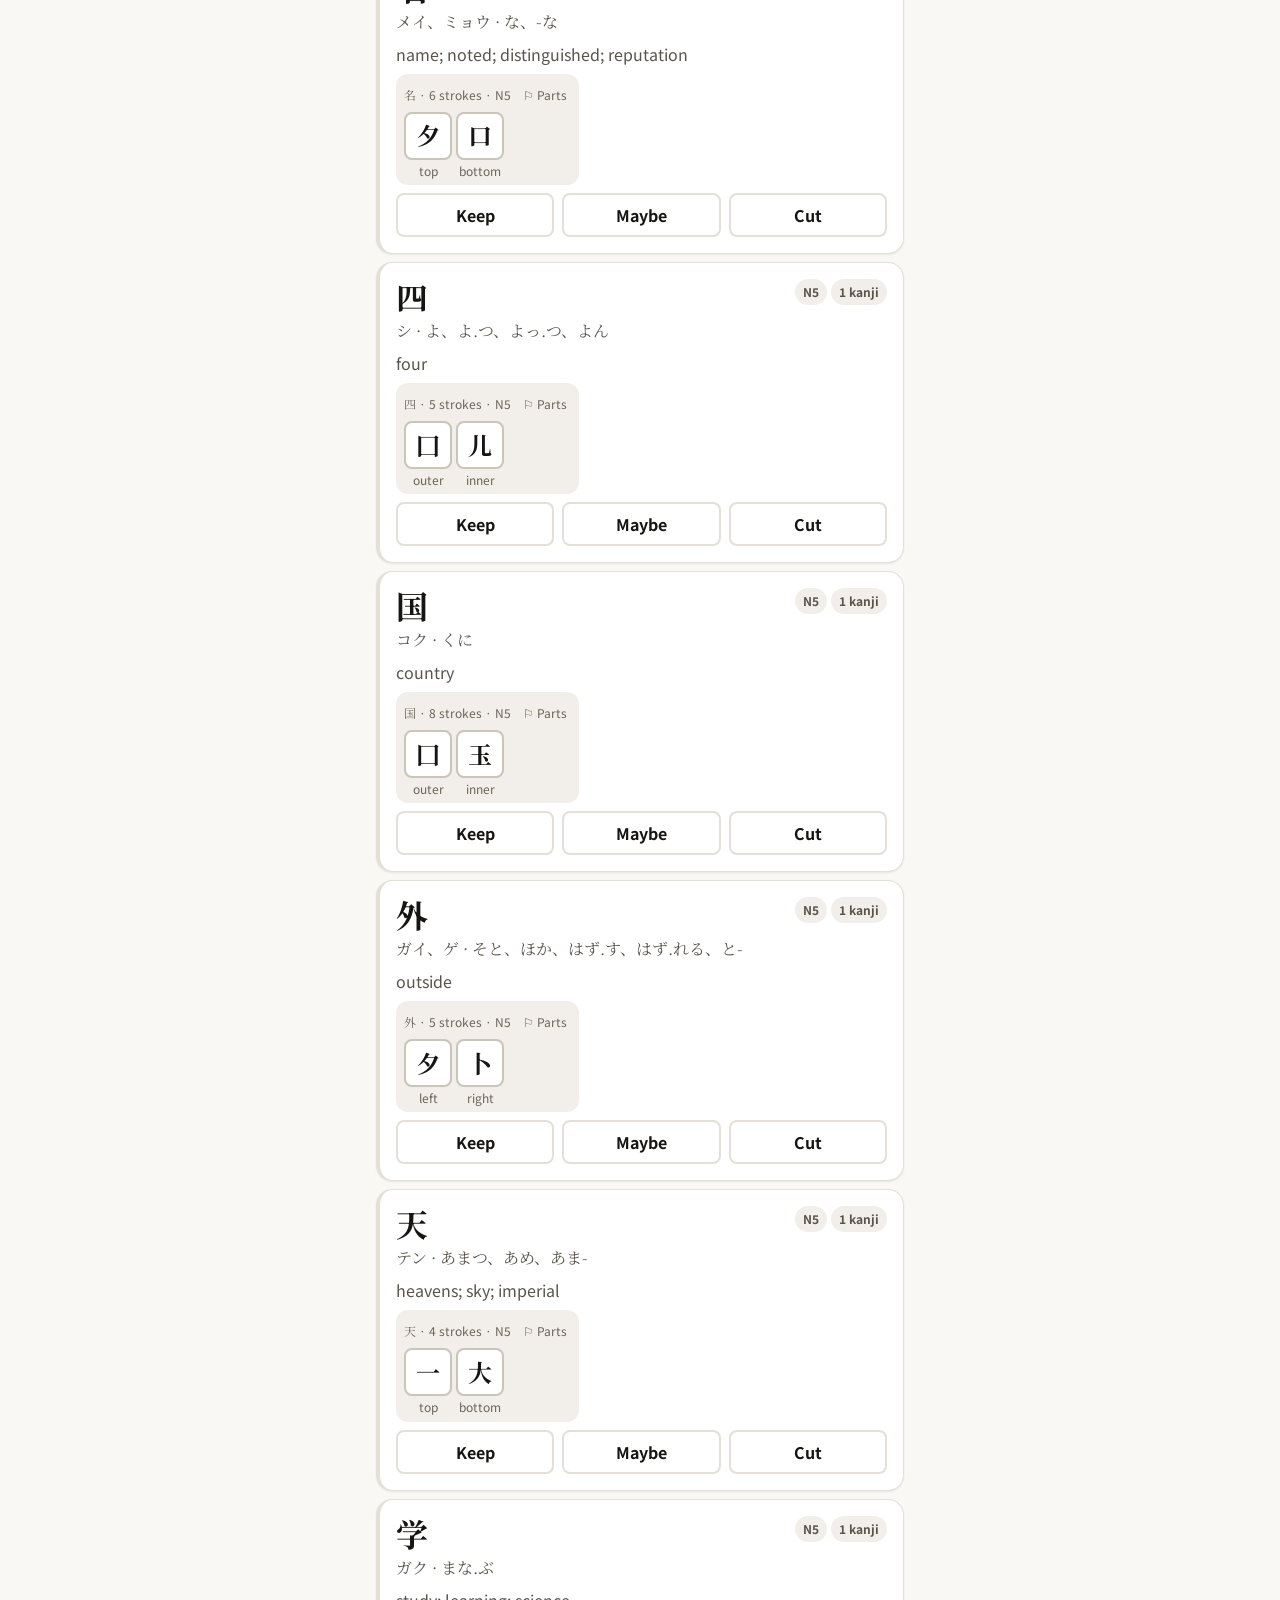
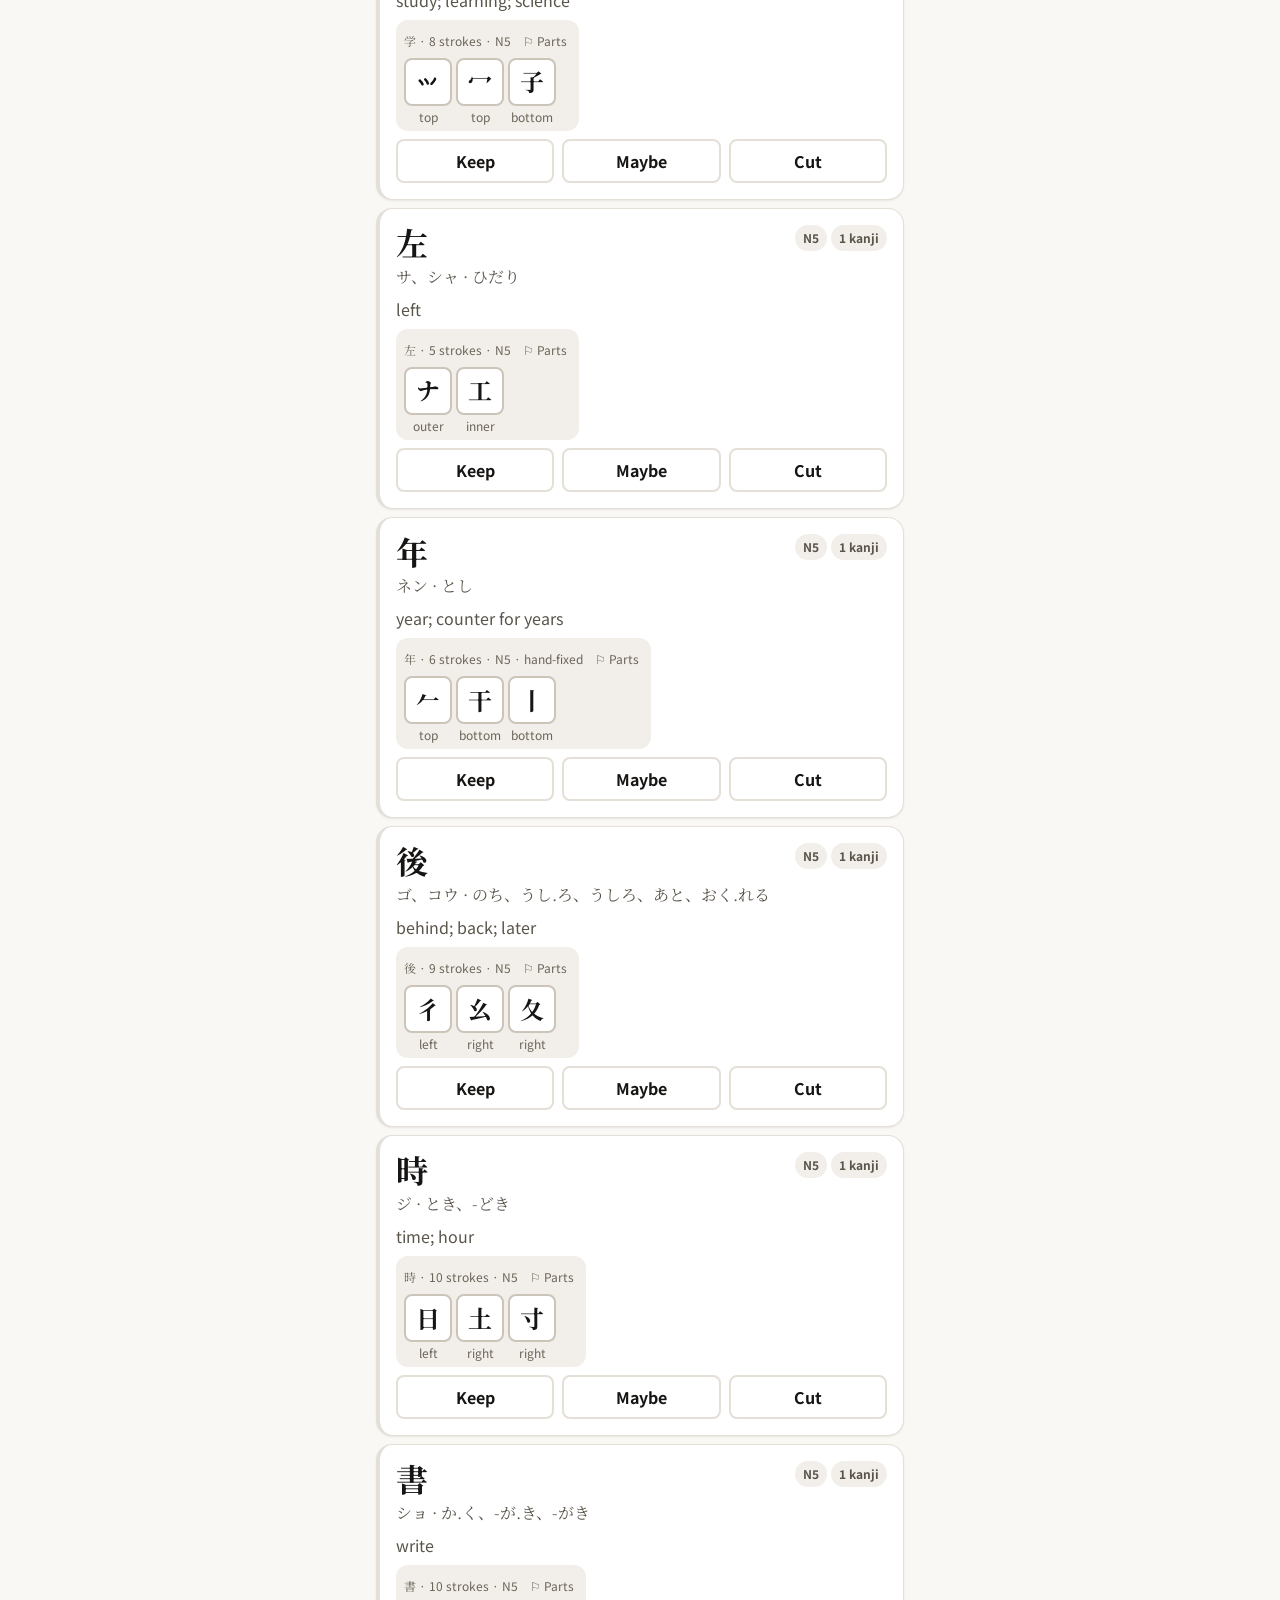
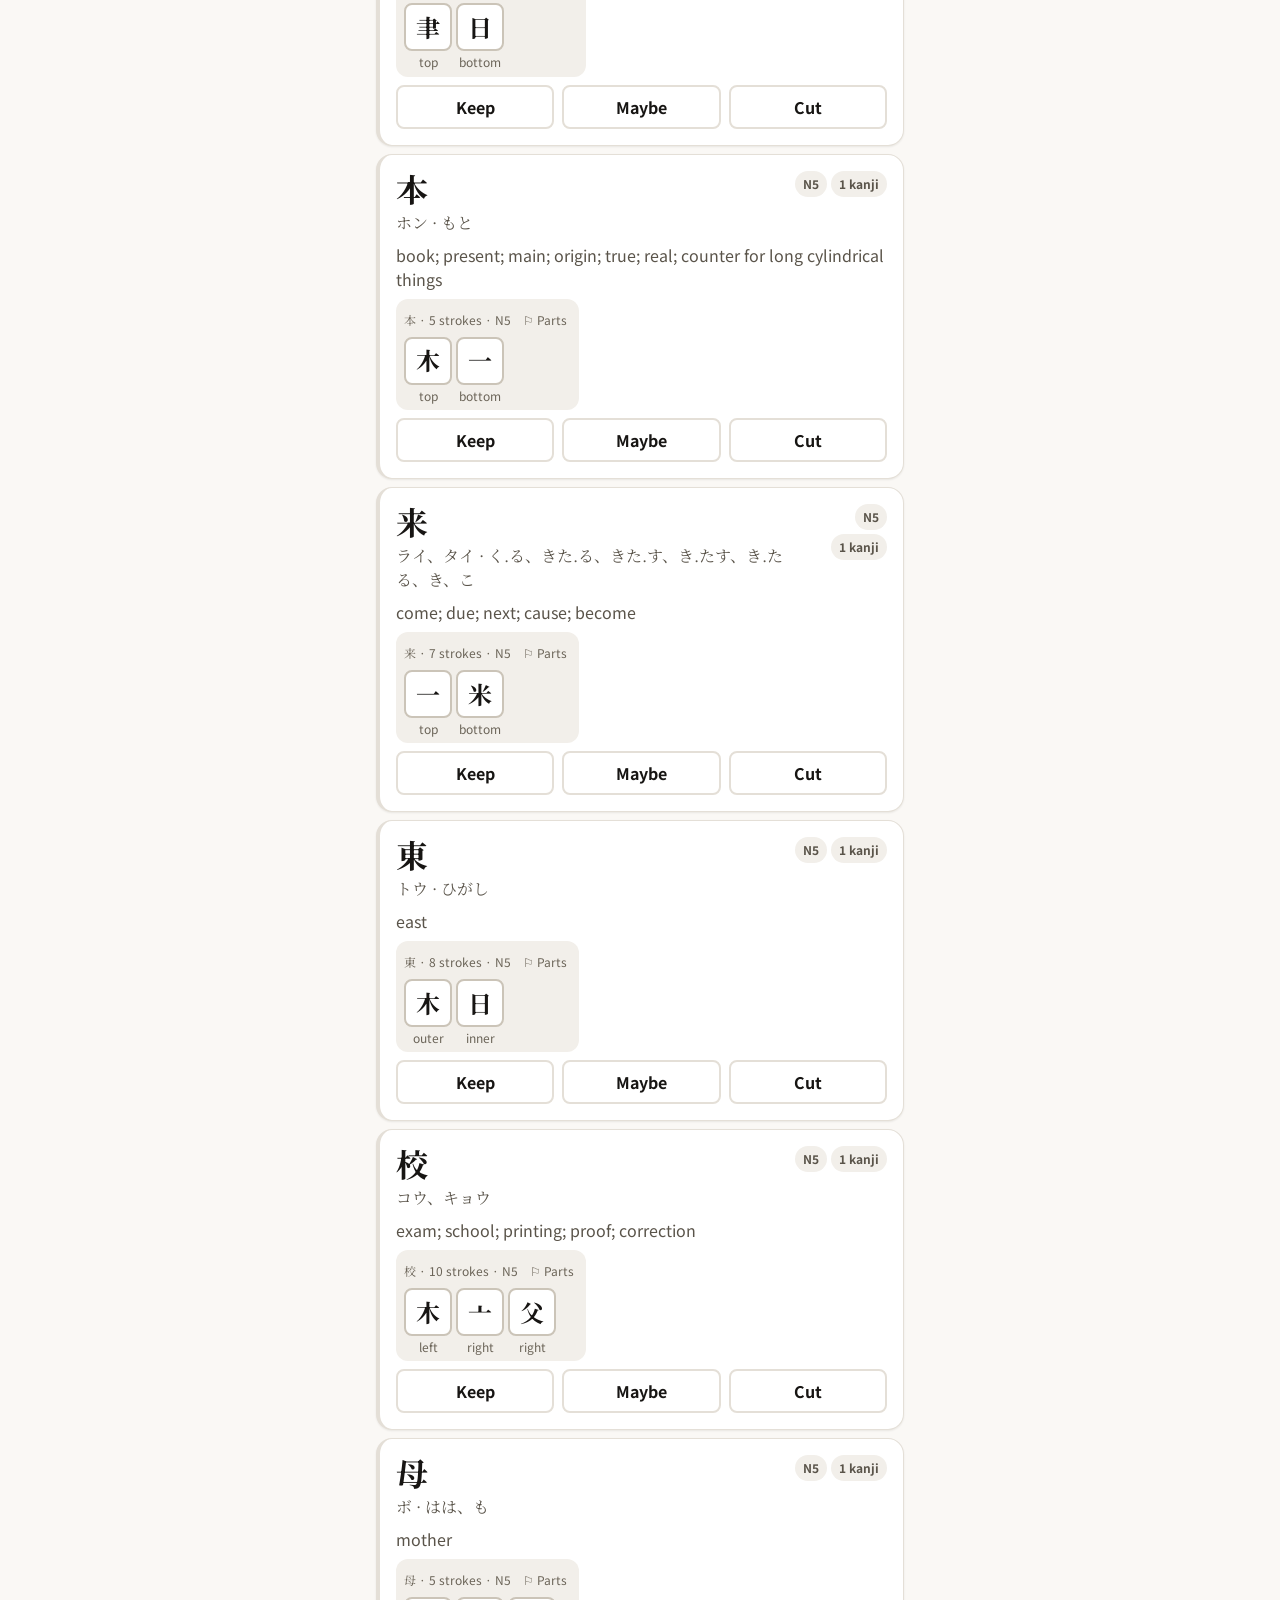
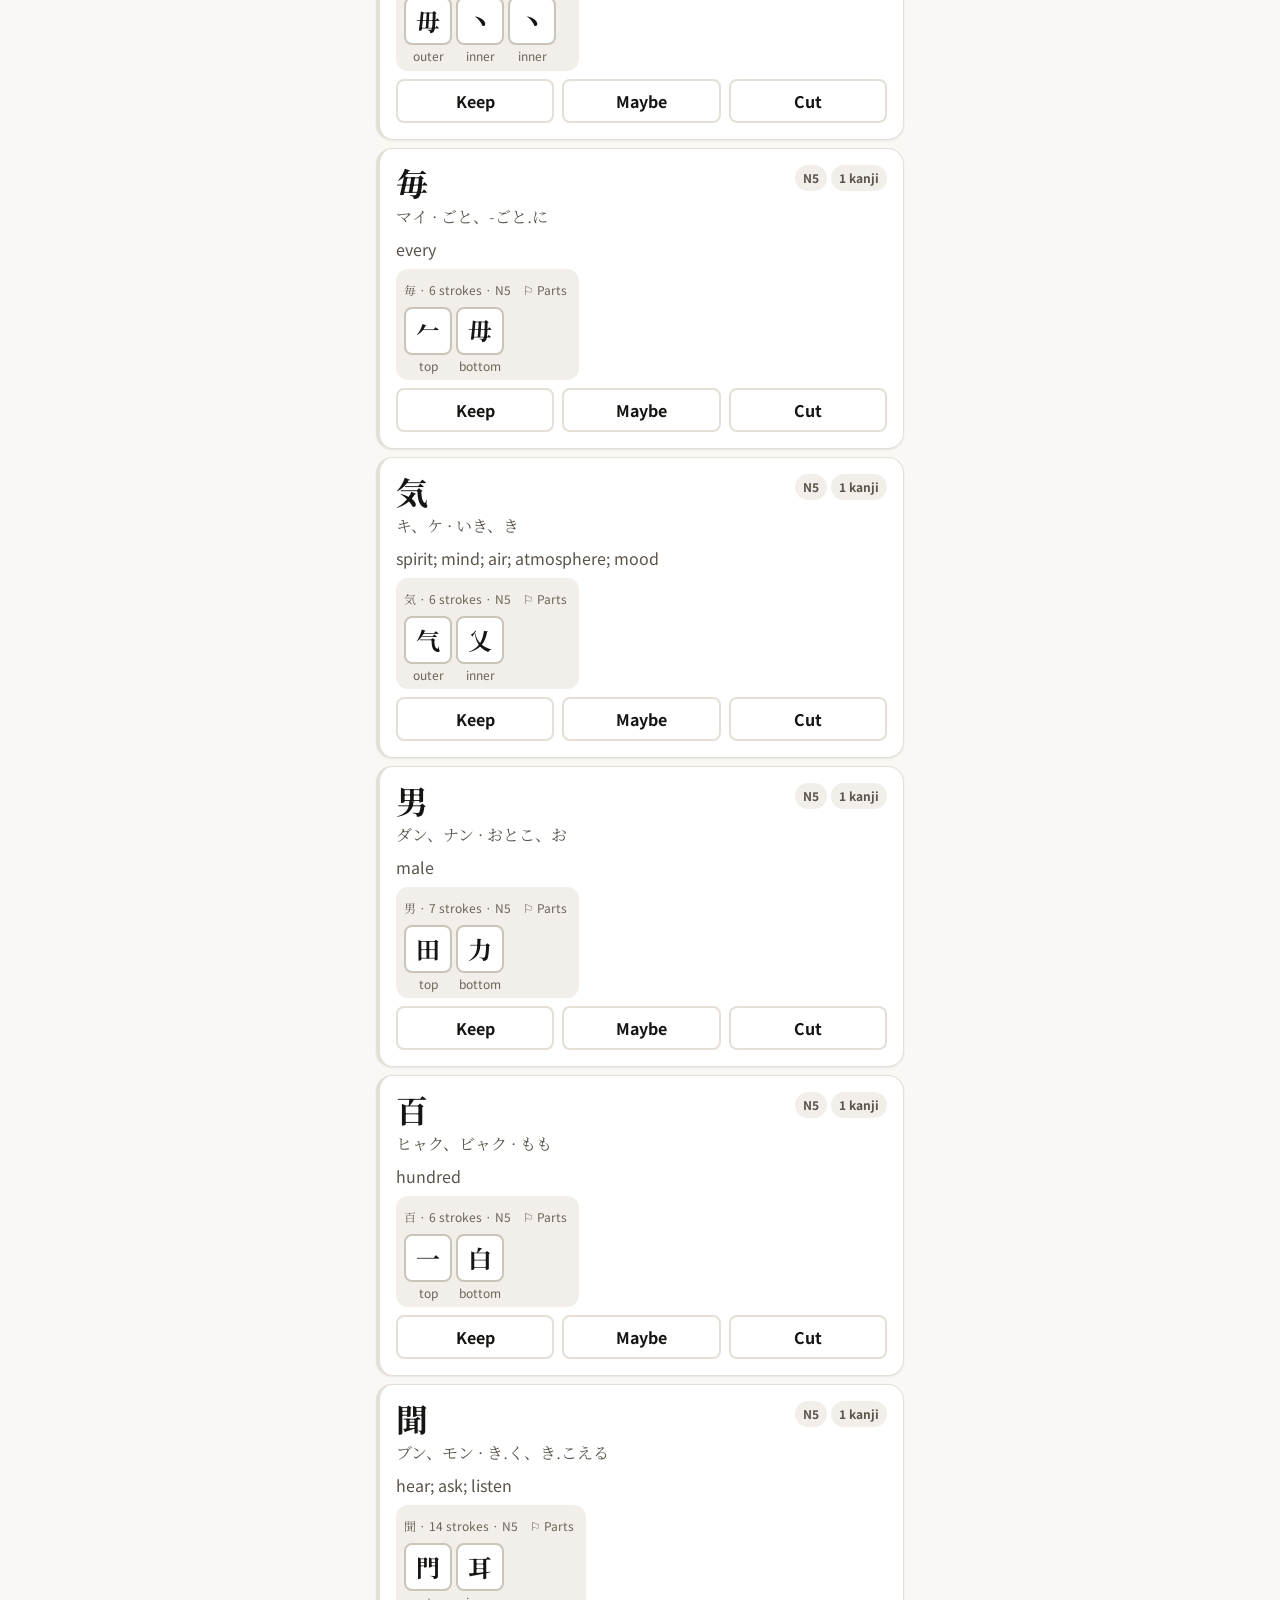
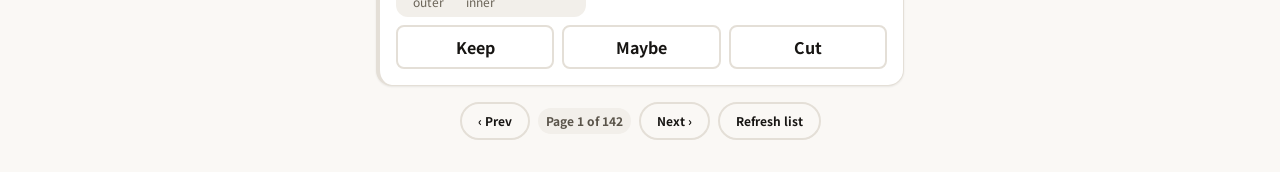
==== commit 8dbd8dd9: "Fix the part breakdowns and add the parts palette - data/parts.json: 251 tiles players tap, with the" ====
--- a/review/index.html
+++ b/review/index.html
@@ -20,6 +20,7 @@
       <span class="brand-name">Word review</span>
     </h1>
     <div class="header-actions">
+      <a class="chip" href="parts.html">Parts check</a>
       <span class="pill" id="save-status">Loading…</span>
     </div>
   </header>
--- a/review/review.css
+++ b/review/review.css
@@ -177,3 +177,128 @@
   text-align: center;
   color: var(--color-text-muted);
 }
+
+/* ── Parts (both pages) ───────────────────────────────────────────── */
+
+.kanji-parts-head a {
+  color: inherit;
+  text-decoration: none;
+}
+
+.kanji-parts-head a:hover .kanji { color: var(--color-link-hover); }
+
+.kanji-parts-row { flex-wrap: wrap; }
+
+/* KanjiVG strokes for glyphs the fonts may lack: 1em square, like text. */
+.glyph-svg {
+  width: 1em;
+  height: 1em;
+  overflow: visible;
+}
+
+.glyph-svg path {
+  fill: none;
+  stroke: currentColor;
+  stroke-width: calc(var(--stroke-thick) * 1.25);
+  stroke-linecap: round;
+  stroke-linejoin: round;
+  vector-effect: non-scaling-stroke;
+}
+
+/* ── Parts check page ─────────────────────────────────────────────── */
+
+.review-title {
+  font-size: var(--font-size-lg);
+  font-weight: var(--font-weight-bold);
+}
+
+.review-note {
+  font-size: var(--font-size-xs);
+  color: var(--color-text-secondary);
+}
+
+.palette-group {
+  display: flex;
+  flex-direction: column;
+  gap: var(--spacing-xs);
+  margin-top: var(--spacing-sm);
+}
+
+.palette-head {
+  font-size: var(--font-size-xs);
+  font-weight: var(--font-weight-medium);
+  color: var(--color-text-muted);
+}
+
+.palette-grid {
+  display: flex;
+  flex-wrap: wrap;
+  gap: var(--spacing-xs);
+}
+
+.palette-tile {
+  display: flex;
+  flex-direction: column;
+  align-items: center;
+  gap: var(--spacing-xs);
+  padding: var(--spacing-xs);
+  border-radius: var(--radius-md);
+  border: var(--stroke-thin) solid transparent;
+}
+
+.palette-tile:hover { background: var(--color-interactive-hover); }
+.palette-tile[aria-pressed="true"] { background: var(--color-interactive-selected); border-color: var(--color-border-focus); }
+.palette-tile.is-missing .tile { border-color: var(--color-status-danger); }
+
+.palette-forms {
+  display: flex;
+  gap: var(--spacing-xs);
+  font-family: var(--font-family-kanji);
+  font-size: var(--font-size-md);
+  color: var(--color-text-secondary);
+  line-height: var(--font-lineHeight-tight);
+}
+
+.palette-uses {
+  font-size: var(--font-size-xs);
+  color: var(--color-text-muted);
+  line-height: var(--font-lineHeight-tight);
+}
+
+.palette-tile.is-missing .palette-uses { color: var(--color-status-danger); font-weight: var(--font-weight-bold); }
+
+.kanji-card {
+  display: flex;
+  flex-direction: column;
+  gap: var(--spacing-sm);
+  padding: var(--spacing-md);
+}
+
+.kanji-card.is-flagged { outline: var(--stroke-thick) solid var(--color-status-danger); }
+
+.kanji-card-head {
+  display: flex;
+  align-items: center;
+  gap: var(--spacing-md);
+}
+
+.kanji-big {
+  font-family: var(--font-family-kanji);
+  font-size: var(--font-size-3xl);
+  font-weight: var(--font-weight-bold);
+  line-height: var(--font-lineHeight-tight);
+}
+
+.kanji-meta {
+  flex: 1;
+  display: flex;
+  flex-direction: column;
+  gap: var(--spacing-xs);
+  min-width: 0;
+  color: var(--color-text-secondary);
+}
+
+.kanji-facts {
+  font-size: var(--font-size-xs);
+  color: var(--color-text-muted);
+}
